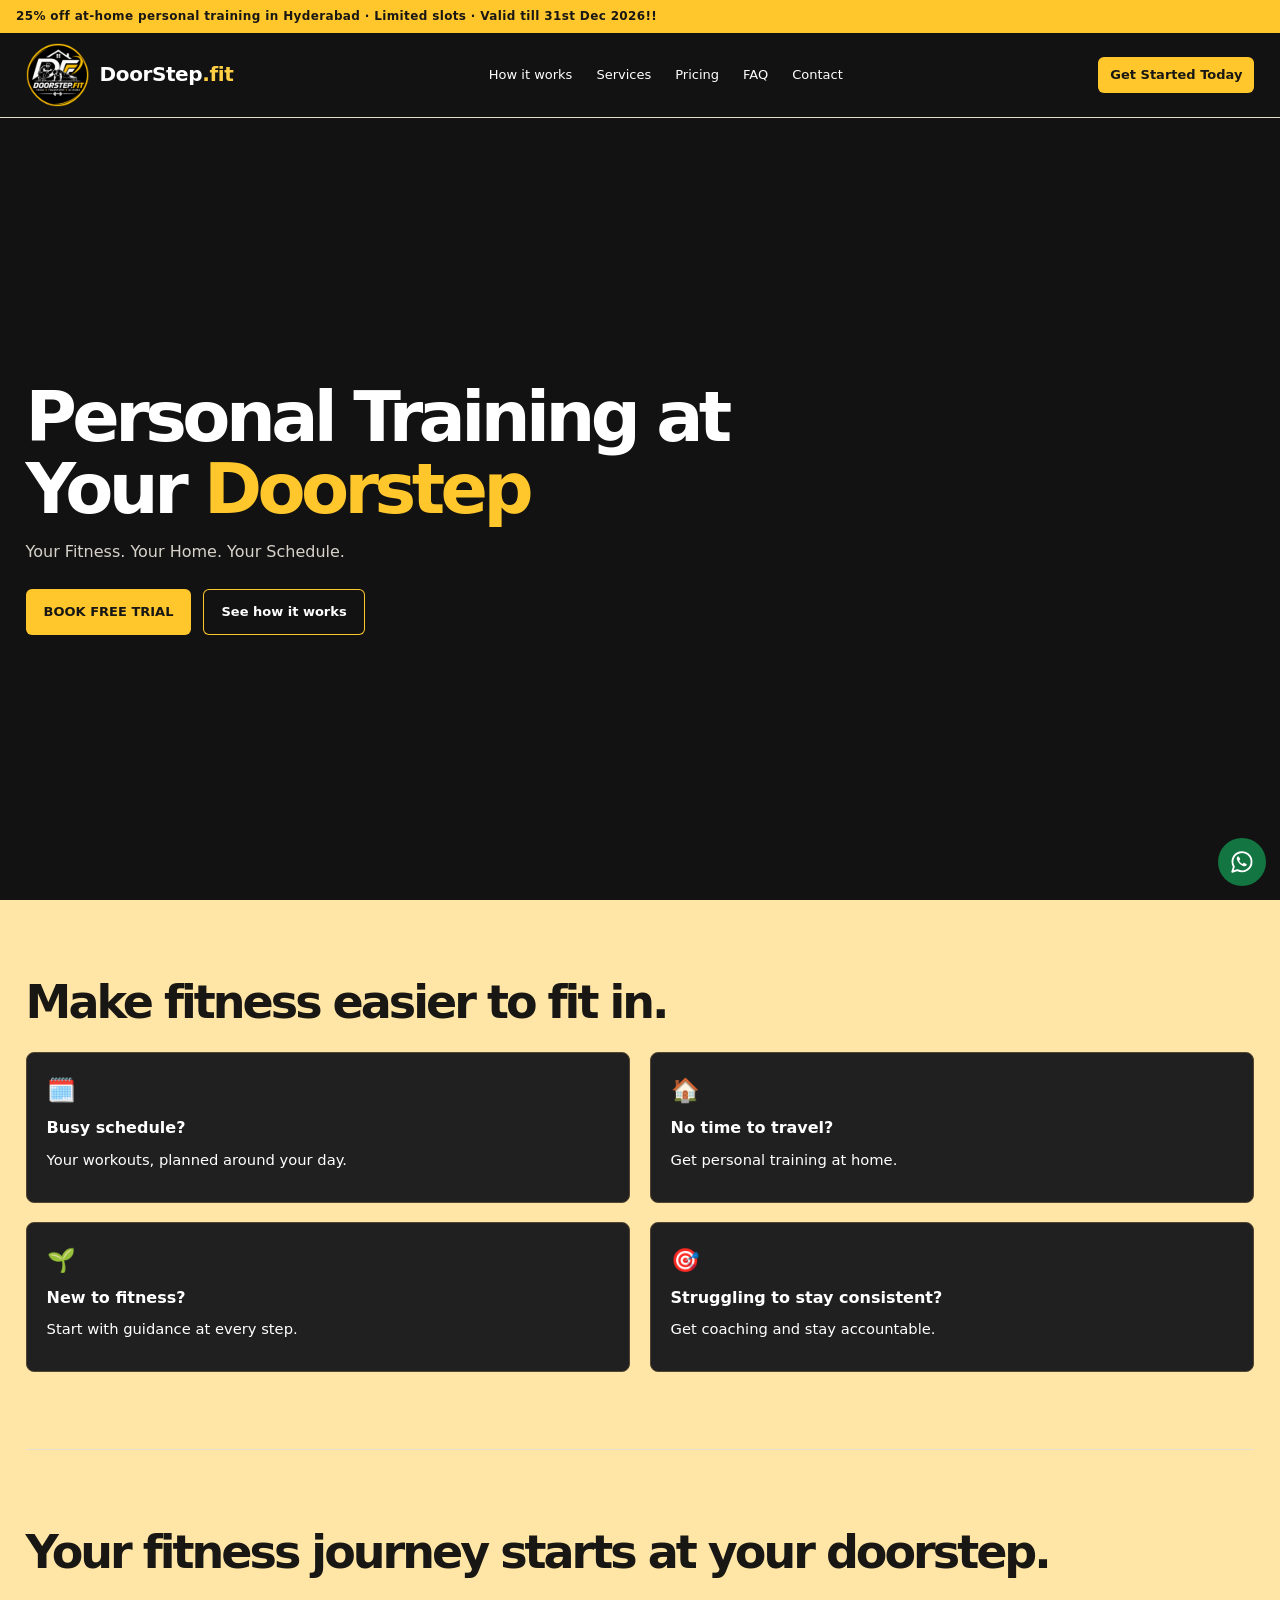
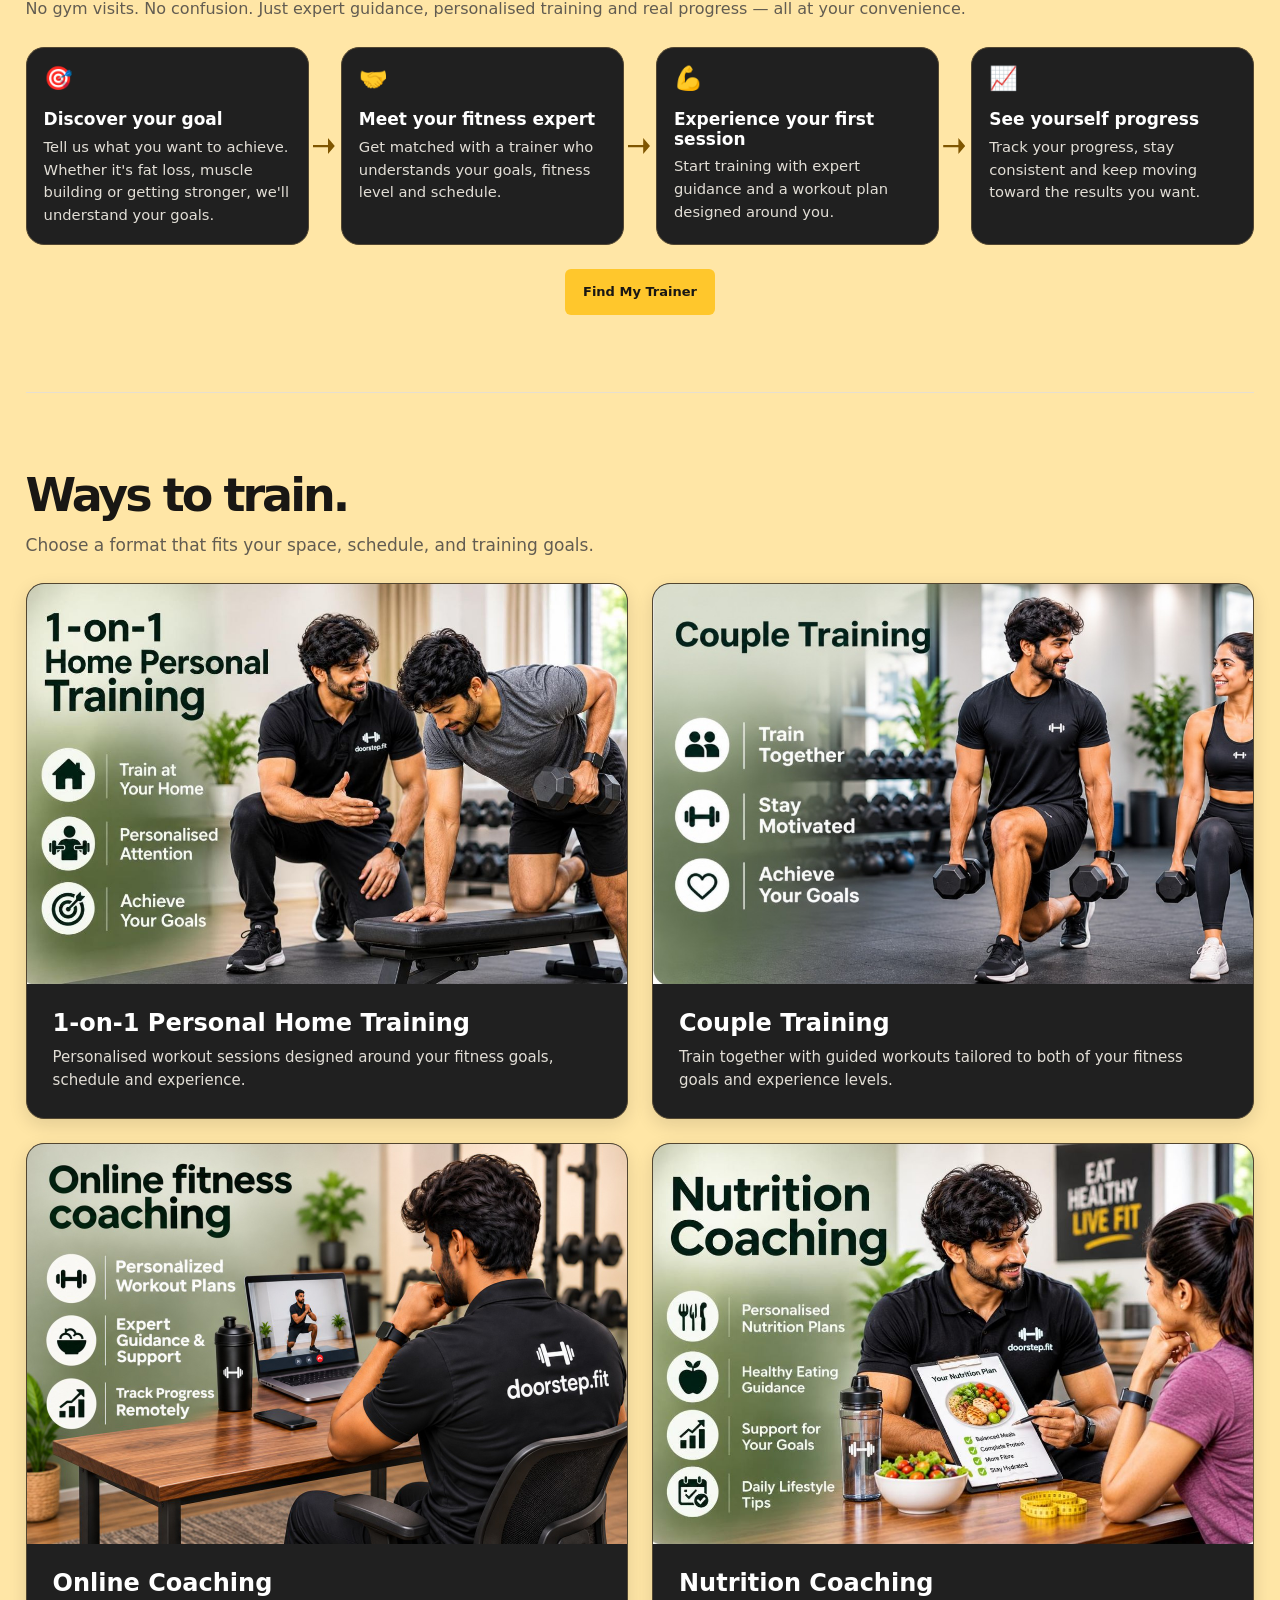
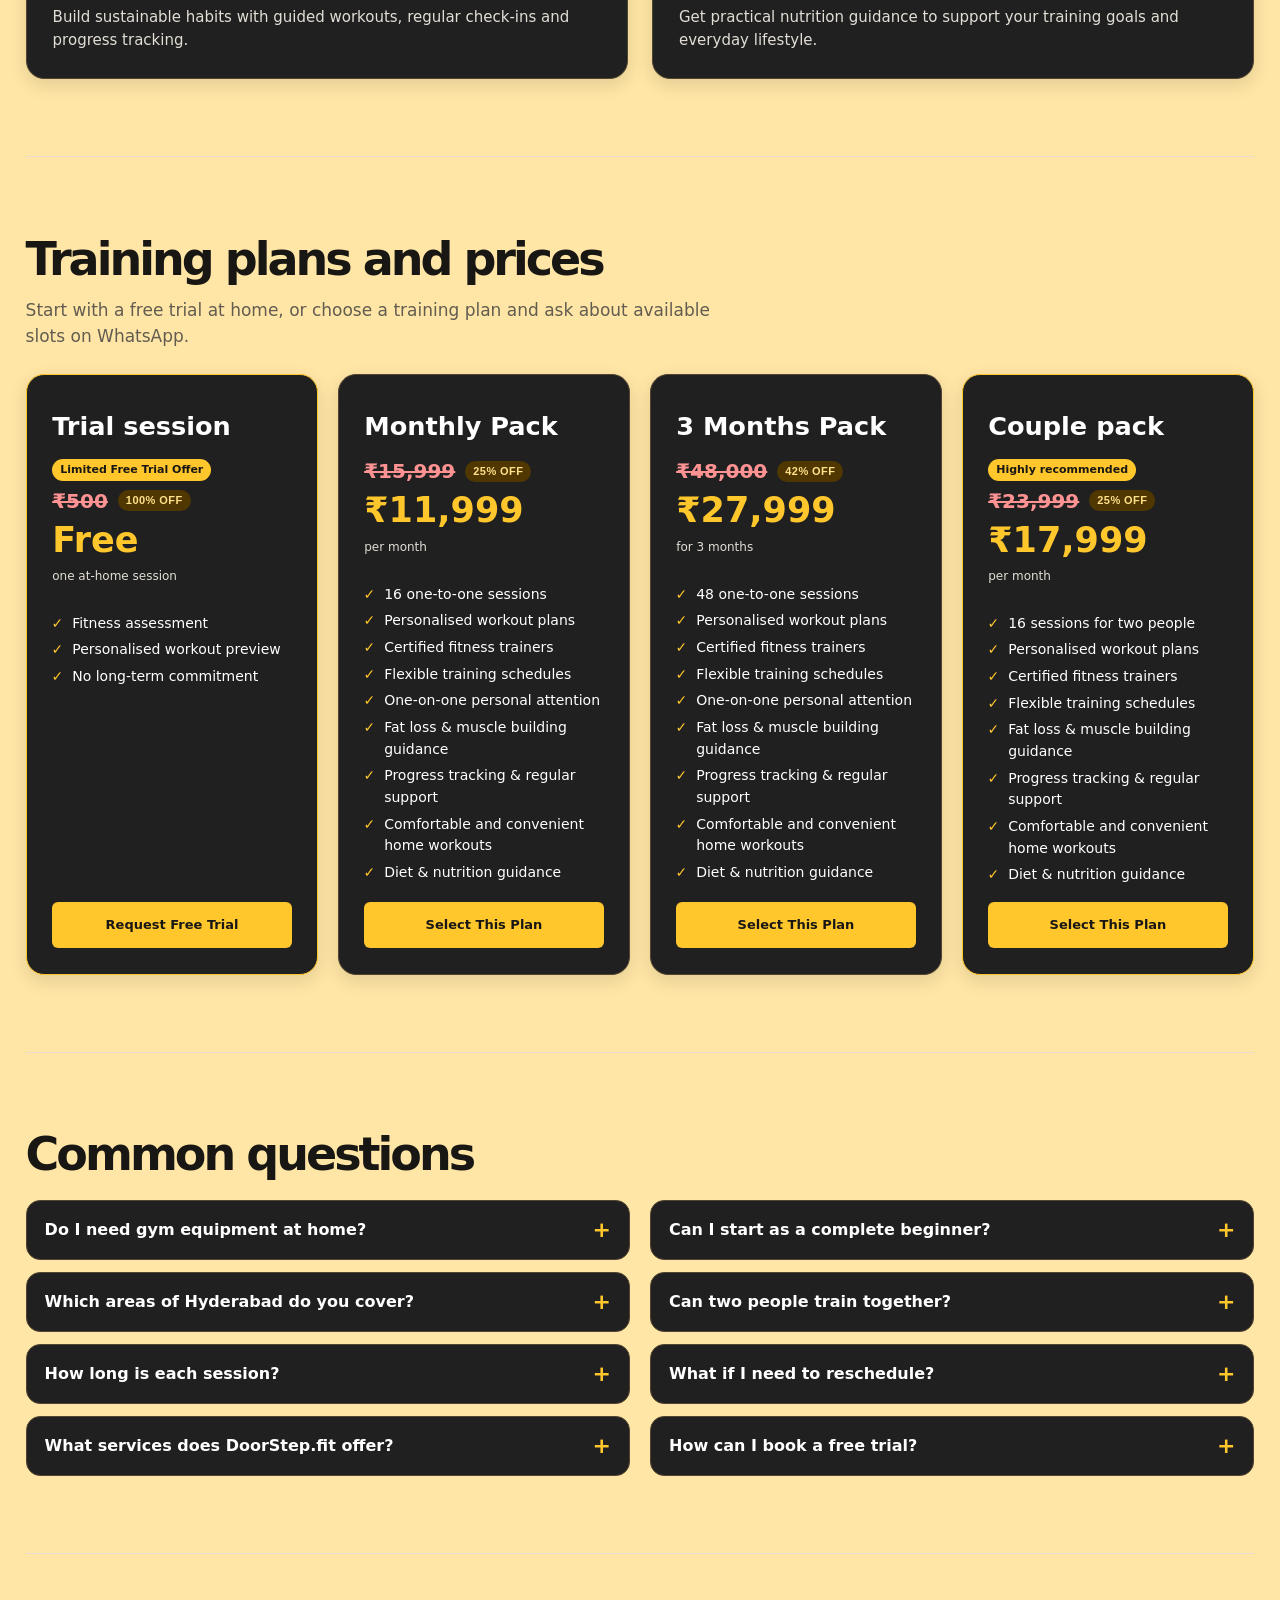
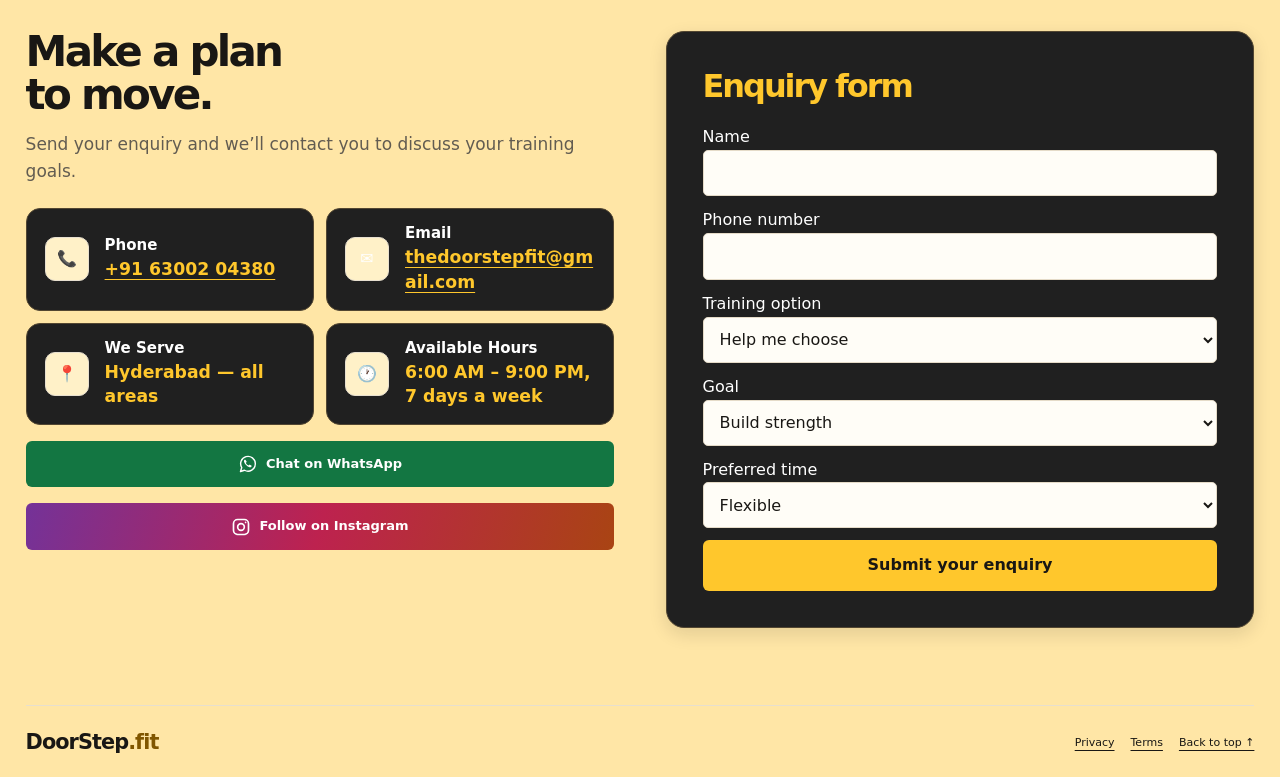
==== index.html @ 60efa388 "Show downward arrows between mobile training steps" ====
<!doctype html>
<html lang="en">
<head>
<meta charset="utf-8">
<meta name="viewport" content="width=device-width,initial-scale=1">
<meta name="description" content="Explore at-home personal training in Hyderabad, strength coaching, and live online workouts with TheDoorStep.fit.">
<title>Home Personal Training in Hyderabad | TheDoorStep.fit</title>
<link rel="stylesheet" href="style.css">
<script defer src="site.js?v=enquiry"></script>
<style>
:root{color-scheme:light;--bg:#ffe6a6;--panel:#fff;--line:#e7dfcf;--ink:#191714;--muted:#625c51;--accent:#805600}
.site-header{position:sticky;top:0;z-index:5;background:#121212;border-bottom:1px solid var(--line)}
.site-banner{padding:7px 16px;text-align:center;background:#ffc72c;color:#191714;font-size:.85rem;font-weight:750;letter-spacing:.03em}
.site-header .header{border:0}.button,.mark,.top-link{background:#ffc72c;color:#191714}.button:hover{background:#ffe08a;color:#191714}
.mobile-nav{display:none}
.contact-cards{display:grid;gap:12px;margin:24px 0 0}.contact-cards article{padding:15px 18px;border:1px solid var(--line);border-radius:10px;background:var(--panel)}.contact-cards h3{margin:0 0 5px}.contact-cards p{margin:0}.top-link{position:fixed;bottom:14px;right:14px;z-index:4;border-radius:100%;width:42px;height:42px;display:grid;place-items:center;text-decoration:none}.top-link:hover{color:#191714;background:#ffe08a}
@media(max-width:850px){.site-header .header{display:grid;grid-template-columns:auto minmax(0,1fr) auto;gap:9px;padding-block:12px}.site-header .header>nav{display:none}.site-header .brand{font-size:clamp(.85rem,3.4vw,1.3rem);text-align:center}.site-header .small{font-size:clamp(.75rem,3vw,.95rem);text-align:center}.mobile-nav{display:block}.mobile-nav summary{list-style:none;cursor:pointer;color:var(--accent);font-size:1.3rem;padding:5px}.mobile-nav summary::-webkit-details-marker{display:none}.mobile-nav nav{position:absolute;top:100%;left:0;right:0;display:grid!important;padding:14px 24px;background:#202020;border-bottom:1px solid var(--line)}}
section[id],#how{scroll-margin-top:110px}
.site-header .brand { display: flex; align-items: center; justify-content: center; min-width: 0; }
.site-header .header { padding-block: 10px; gap: clamp(12px, 2vw, 28px); }
.site-header .brand { gap: 10px; }
.site-header .brand img { display: block; width: 64px; height: auto; flex: none; }
.header-wordmark { font-size: 1.25rem; letter-spacing: -0.02em; }
.header-wordmark span { color: #ffd044; }
.site-header .header > .button { white-space: nowrap; }
@media (max-width: 850px) {
  .site-header .header { grid-template-columns: minmax(0, 1fr) auto 44px; gap: 6px; padding-block: 8px; }
  .site-header .brand { grid-column: 1; grid-row: 1; justify-content: flex-start; gap: 6px; }
  .site-header .brand img { width: 42px; }
  .site-header .header > .button { grid-column: 2; grid-row: 1; max-inline-size: 108px; }
  .site-header .mobile-nav { grid-column: 3; grid-row: 1; }
  .site-header .header > .button { justify-self: end; max-width: 100%; padding: 9px 8px; font-size: 12px; line-height: 1.2; white-space: normal; text-align: center; }
  .site-header .mobile-nav { justify-self: start; }
  .header-wordmark { display: inline; font-size: clamp(0.83rem, 3.5vw, 1.125rem); }
}
.hero-scene { min-height: calc(100vh - var(--site-header-height, 120px)); min-height: calc(100svh - var(--site-header-height, 120px)); display: grid; align-content: center; position: relative; isolation: isolate; overflow: hidden; background: #121212; }
.hero-background { position: absolute; inset: 0; width: 100%; height: 100%; object-fit: cover; z-index: -2; }
.hero-scene::before { content: ''; position: absolute; inset: 0; background: linear-gradient(90deg, rgba(18,18,18,.87), rgba(18,18,18,.52)); z-index: -1; }
.hero-scene .hero { grid-template-columns: minmax(0, 660px); }
.faq-list { max-width: 760px; }
.faq-list details { margin-top: 12px; padding: 14px 18px; background: var(--panel); border: 1px solid var(--line); border-radius: 8px; }
.faq-list summary { cursor: pointer; font-weight: 700; }
.faq-list p { margin: 8px 0 0; }
.plan-grid { grid-template-columns: repeat(auto-fit, minmax(min(100%, 220px), 1fr)); }
.plan-grid article { display: flex; flex-direction: column; }
.plan-price strong { color: var(--accent); font-size: 1.8rem; }
.plan-price span { display: block; }
.plan-grid ul { padding-inline-start: 1.25em; }
.plan-grid .button { margin-top: auto; text-align: center; }
.hero-quotes { display: grid; }
.hero-quotes span {
  grid-area: 1 / 1;
  visibility: hidden;
}
.hero-quotes span:first-child { visibility: visible; }
@media (prefers-reduced-motion: no-preference), (min-width: 851px) {
  .hero-quotes span {
    animation: hero-quote 10s linear var(--quote-delay) infinite;
  }
}
@keyframes hero-quote {
  0% { visibility: visible; opacity: 0; }
  2%, 18% { visibility: visible; opacity: 1; }
  20%, 100% { visibility: hidden; opacity: 0; }
}
.benefit-grid { grid-template-columns: repeat(2, minmax(0, 1fr)); }
#problem article,
#how-it-works .steps li,
.services-list article,
.plan-grid article,
.faq-list details,
.contact-cards article { background: #ffffff; color: var(--ink); }
#problem article p, #how-it-works .steps p { color: inherit; }
@media (max-width: 480px) {
  .benefit-grid { grid-template-columns: minmax(0, 1fr); }
}
.services-list {
  display: grid;
  gap: 16px;
}
.services-list article {
  padding: 20px;
  border: 1px solid var(--line);
  border-radius: 12px;
  background: var(--panel);
}
.services-list p { margin-bottom: 0; }
.training-options-action {
  display: flex;
  margin-top: 24px;
}
.whatsapp-link {
  display: block;
  margin-top: 16px;
  text-align: center;
  background: #137642;
}
.whatsapp-link:hover { background: #0e6236; }
.instagram-link {
  display: block;
  margin-top: 16px;
  text-align: center;
  background: linear-gradient(105deg, #743298, #bd224f, #a94413);
}
.instagram-link:hover { background: linear-gradient(105deg, #632785, #a91d45, #963b10); }
#contact .whatsapp-link, #contact .instagram-link {
  display: flex;
  align-items: center;
  justify-content: center;
  gap: 8px;
}
#contact .button svg { width: 20px; height: 20px; flex-shrink: 0; }
.contact-cards article {
  display: grid;
  grid-template-columns: auto minmax(0, 1fr);
  align-items: center;
  gap: 16px;
  padding: 18px;
  overflow-wrap: anywhere;
}
.contact-icon {
  display: grid;
  place-items: center;
  width: 44px;
  height: 44px;
  border: 1px solid var(--line);
  border-radius: 10px;
  background: #ffffff;
}
@media (min-width: 1000px) {
  .wrap { width: auto; max-width: none; margin-inline: clamp(20px, 2vw, 40px); }
  .hero-scene .hero { grid-template-columns: minmax(0, 58%); }
  .faq-list { max-width: none; }
  #how-it-works .steps { grid-template-columns: repeat(2, minmax(0, 1fr)); gap: 10px; }
  #how-it-works .steps li { min-height: 160px; padding: 17px; border-radius: 18px; }
  #how-it-works .steps li > span { display: block; }
  #how-it-works .steps h3 { margin: 17px 0 6px; }
  #how-it-works .steps p { margin: 0; color: var(--muted); }
  .services-list { grid-template-columns: repeat(2, minmax(0, 1fr)); }
  .plan-grid { grid-template-columns: repeat(auto-fit, minmax(200px, 1fr)); }
  .booking { grid-template-columns: repeat(2, minmax(0, 1fr)); }
}
.site-header, .hero-scene { --ink: #fff; --muted: #d7d3cb; --accent: #ffc72c; color: var(--ink); }

#problem article,
#how-it-works .steps li,
.services-list article,
.plan-grid article,
.faq-list details,
.contact-cards article,
.booking form {
  background: #202020;
  color: #fff;
  border-color: #524631;
  --ink: #fff;
  --muted: #e2ded6;
  --accent: #ffc72c;
}
.booking input, .booking select { color: #191714; }
input, select { background: #fffdf7; border-color: #e5dbc8; }
.contact-icon { background: #fff1c8; }
.site-banner { font-size: 12px; }
.site-header nav, .site-header .button, .button, .faq-list summary { font-size: 13px; }
.mobile-nav summary { font-size: 25px; }
.hero h1 { font-size: clamp(42px, 5.5vw, 70px); }
.hero p { font-size: 16px; }
main h2 { font-size: clamp(30px, 4vw, 46px); }
#problem h3 { font-size: 16px; }
.benefit-icon { font-size: 23px; }
.steps h3 { font-size: 17px; }
.steps li > span { font-size: 23px; }
.steps { list-style: none; }
.services-list h3 { font-size: 18px; }
#problem article p, .steps p, .services-list p, .plan-grid li, .faq-list p { font-size: 12px; }
#services > p { font-size: 17px; }
#pricing > p { font-size: 17px; }
.plan-grid h3 { font-size: clamp(1.375rem, 2vw, 1.625rem); font-weight: 800; line-height: 1.2; }
.booking label { font-size: 16px; }
.contact-cards h3 { font-size: 18px; }
.plan-grid .plan-price strong { font-size: 35px; }
.plan-grid .plan-price span { font-size: 12px; }
.booking input, .booking select, .booking textarea {
  font-size: 16px;
  min-height: 46px;
  padding: 10px 12px;
}
.booking form .button { font-size: 16px; min-height: 46px; }
.plan-grid li::marker { content: "✓  "; color: #ffc72c; }
.faq-list summary::marker { content: "+  "; }
.faq-list details[open] summary::marker { content: "−  "; }
#contact h2 { font-size: 42px; }
#contact h2 + p { font-size: 17px; }
.contact-cards p { font-size: 16px; overflow-wrap: anywhere; }
.footer div a { font-size: 11px; }
@media (max-width: 560px) {
  .hero h1 { font-size: 46px; }
  .hero p, #problem h3, .steps h3 { font-size: 14px; }
  main h2 { font-size: 34px; }
  #contact h2 { font-size: 35px; }
  #problem article p, .steps p { font-size: 11px; }
}
@media (max-width: 560px) {
  #problem .benefit-grid,
  #how-it-works .steps {
    grid-template-columns: repeat(2, minmax(0, 1fr));
    gap: 10px;
  }
  #problem article,
  #how-it-works .steps li {
    min-height: 160px;
    padding: clamp(12px, 4vw, 17px);
    border-radius: 18px;
  }
  #problem .benefit-icon,
  #how-it-works .steps li > span { display: block; }
  #problem h3,
  #how-it-works .steps h3 { margin: 17px 0 6px; }
  #problem article p,
  #how-it-works .steps p { margin: 0; color: var(--muted); }
}
.service-photo { display: block; width: 100%; height: auto; border-radius: 8px; margin-bottom: 12px; }
.site-banner { overflow: hidden; container-type: inline-size; }
@keyframes banner-scroll {
  from { transform: translateX(calc((100cqw - 100%) / 2)); }
  to { transform: translateX(-100%); }
}
@media (prefers-reduced-motion: no-preference), (min-width: 851px) {
  .site-banner span {
    display: block;
    width: max-content;
    animation: banner-scroll 12s linear infinite;
  }
}
.plan-grid .plan-price del { color: #ff9292; font-size: 1.25rem; font-weight: 700; line-height: 1.2; white-space: nowrap; }
.plan-grid .plan-price strong { color: #ffc72c; }
.discount-badge { display: inline-block; padding: 3px 8px; border-radius: 999px; background: #ffc72c; color: #191714; font-size: 11px; font-weight: 750; vertical-align: middle;  letter-spacing: normal; line-height: 1.4; white-space: nowrap; }
.plan-grid article:has(.plan-recommendation) { border-color: #ffc72c; }
.plan-recommendation { align-self: flex-start; }
@keyframes pricing-badge-pulse {
  50% { background-color: #705000; color: #fff; box-shadow: 0 0 0 2px #ffc72c; }
}
@media (prefers-reduced-motion: no-preference), (min-width: 851px) {
  .discount-badge { animation: pricing-badge-pulse 2s ease-in-out infinite; }
}
.plan-grid .plan-price .plan-price-offer { display: flex; flex-wrap: wrap; align-items: center; gap: 6px 10px; }
.plan-price .discount-badge { background-color: #503700; color: #ffe08a; text-transform: uppercase; flex: none; font-family: Arial, sans-serif; letter-spacing: 0.04em; font-kerning: none; }
.site-header .header > .button { min-width: 0; }
@media (max-width: 850px) {
  .site-header .header > .button { overflow-wrap: anywhere; }
  .site-header .mobile-nav summary { display: grid; place-items: center; width: 44px; height: 44px; padding: 0; }
}
#services .services-list { gap: clamp(14px, 2vw, 24px); }
#services .services-list article {
  padding: 0;
  overflow: hidden;
  border-radius: 18px;
}
#services .service-photo {
  aspect-ratio: 3 / 2;
  object-fit: contain;
  background: #121212;
  border-radius: 0;
  margin: 0;
}
#services .service-copy { padding: clamp(16px, 2.5vw, 26px); }
#services h3 { margin: 0 0 8px; font-size: clamp(19px, 2vw, 24px); }
#services .service-copy p { margin: 0; font-size: 15px; line-height: 1.55; }
#faq .faq-list { max-width: 900px; }
#faq .faq-list details { padding: 0; border-radius: 14px; }
#faq .faq-list summary {
  display: grid;
  grid-template-columns: minmax(0, 1fr) auto;
  align-items: center;
  gap: 12px;
  min-height: 54px;
  padding: 12px 18px;
  font-size: 16px;
  list-style: none;
}
#faq summary::-webkit-details-marker { display: none; }
#faq summary::marker { content: ""; }
#faq summary::after { content: "+" / ""; color: #ffc72c; font-size: 22px; }
#faq details[open] summary::after { content: "−" / ""; }
#faq .faq-list details[open] { border-color: #ffc72c; }
#faq .faq-list p { margin: 0; padding: 0 18px 16px; font-size: 15px; line-height: 1.6; }
#services .service-photo-couple { object-fit: cover; object-position: left center; }
#services .service-media { overflow: hidden; aspect-ratio: 3 / 2; background: #121212; }
#services .service-media .service-photo { height: 100%; object-fit: cover; }
#services .service-photo:is([src="personal-home-training-tile.svg"], [src="nutrition-coaching-tile.svg"]) {
  transform: scale(1.04);
}
#services .service-photo-couple { transform: scale(1.035); transform-origin: 20% center; }
/* Page layout and visual hierarchy */
main > .wrap.section {
  padding-block: clamp(42px, 6vw, 84px);
}
main > .wrap.section > h2 {
  margin: 0 0 20px;
  line-height: 1.1;
}
#services > p, #pricing > p { margin: -8px 0 24px; max-width: 65ch; }
.hero-scene .actions { gap: 12px; }
.hero-scene .actions .button:nth-child(2) {
  background: transparent;
  color: #fff;
  box-shadow: inset 0 0 0 1px #ffc72c;
}
.hero-scene .actions .button:nth-child(2):hover { background: #ffc72c; color: #191714; }
#problem .benefit-grid, #how-it-works .steps { gap: clamp(10px, 1.5vw, 20px); }
#problem article p, #how-it-works .steps p { font-size: clamp(13px, 1.15vw, 16px); }
#services .services-list article, #pricing .plan-grid article, #contact form {
  box-shadow: 0 6px 18px rgba(18, 18, 18, .12);
}
#pricing .plan-grid { gap: clamp(12px, 1.5vw, 20px); }
#pricing .plan-grid article { border-radius: 18px; padding: clamp(16px, 2vw, 26px); }
#pricing .plan-grid li { font-size: 14px; }
#pricing .plan-grid li + li { margin-top: 5px; }
#faq .faq-list { max-width: 900px; }
#contact { align-items: start; gap: clamp(24px, 4vw, 56px); }
#contact form { border-radius: 18px; }
#contact form .button { width: 100%; }
@media (min-width: 1000px) {
  #faq .faq-list {
    display: grid;
    grid-template-columns: repeat(2, minmax(0, 1fr));
    align-items: start;
    gap: 12px 20px;
    max-width: none;
  }
  #faq .faq-list details { margin-top: 0; }
}
@media (max-width: 480px) {
  .hero-scene .actions { display: grid; grid-template-columns: minmax(0, 1fr); }
  .hero-scene .actions .button { text-align: center; }
}
#contact > div > h2 { margin-top: 0; }
#contact #enquiry-title { margin: 0 0 20px; font-size: clamp(24px, 2.5vw, 32px); line-height: 1.15; color: #ffc72c; }
#contact .contact-cards article { padding: 16px 18px; border-radius: 14px; }
#contact .contact-cards h3 { margin: 0 0 3px; font-size: 15px; color: #fff; }
#contact .contact-cards p { color: #ffc72c; font-size: clamp(16px, 1.35vw, 20px); font-weight: 600; line-height: 1.4; }
#contact .contact-cards a { text-underline-offset: 4px; }
#contact .whatsapp-link, #contact .instagram-link { color: #fff; }
@media (min-width: 1000px) {
  #contact { grid-template-columns: minmax(0, 1fr) minmax(0, 1fr); }
  #contact .contact-cards { grid-template-columns: repeat(2, minmax(0, 1fr)); }
  #contact .contact-cards article { min-height: 100px; }
}
.floating-whatsapp { width: 48px; height: 48px; background: #137642; color: #fff; }
.floating-whatsapp:hover { background: #0e6236; color: #fff; }
.floating-whatsapp svg { width: 26px; height: 26px; }
/* Training process connectors */
#how-it-works .steps { grid-template-columns: minmax(0, 1fr); gap: 22px; }
#how-it-works .steps li { position: relative; min-height: 0; }
#how-it-works .steps li:not(:last-child)::after {
  content: "";
  position: absolute;
  top: 100%;
  left: 28px;
  width: 2px;
  height: 23px;
  background: #805600;
}
#how-it-works .training-options-action .button { width: 100%; text-align: center; }
@media (min-width: 1000px) {
  #how-it-works .steps { grid-template-columns: repeat(4, minmax(0, 1fr)); gap: 32px; }
  #how-it-works .steps li:not(:last-child)::after {
    top: calc(50% - 8px);
    left: calc(100% + 5px);
    width: 22px;
    height: 16px;
    clip-path: polygon(0 43%, 69% 43%, 69% 0, 100% 50%, 69% 100%, 69% 57%, 0 57%);
  }
  #how-it-works .training-options-action { justify-content: center; }
  #how-it-works .training-options-action .button { width: auto; }
}
@media (max-width: 999px) {
  #how-it-works .steps li:not(:last-child)::after {
    top: calc(100% + 2px);
    left: calc(50% - 8px);
    width: 16px;
    height: 18px;
    clip-path: polygon(40% 0, 60% 0, 60% 52%, 100% 52%, 50% 100%, 0 52%, 40% 52%);
  }
}
</style>
</head>
<body id="top">
<a class="skip" href="#main">Skip to content</a>
<div class="site-header"><div class="site-banner"><span>25% off at-home personal training in Hyderabad · Limited slots · Valid till 31st Dec 2026!!</span></div><header class="wrap header"><details class="mobile-nav"><summary aria-label="Open navigation">☰</summary><nav aria-label="Mobile navigation"><a href="#how-it-works">How it works</a><a href="#services">Services</a><a href="#pricing">Pricing</a><a href="#faq">FAQ</a><a href="#contact">Contact</a></nav></details>
<a class="brand" href="#top" aria-label="DoorStep.fit"><img src="doorstep-gold-logo.svg" alt="" width="64" height="64"><span class="header-wordmark">DoorStep<span>.fit</span></span></a>
<nav aria-label="Main navigation">
<a href="#how-it-works">How it works</a><a href="#services">Services</a><a href="#pricing">Pricing</a><a href="#faq">FAQ</a><a href="#contact">Contact</a>
</nav>
<a class="button small" href="#contact">Get Started Today</a>
</header>
</div>
<main id="main">
<script>
  const landingHeader = document.querySelector('.site-header');
  const updateLandingHeight = () => {
    document.documentElement.style.setProperty('--site-header-height', landingHeader.getBoundingClientRect().height + 'px');
  };
  updateLandingHeight();
  if ('ResizeObserver' in window) new ResizeObserver(updateLandingHeight).observe(landingHeader);
</script>
<div class="hero-scene">
<video class="hero-background" src="hero-background.mp4" autoplay muted loop playsinline aria-hidden="true"></video>
<section class="wrap hero">
<div>
<h1>Personal Training at Your <em>Doorstep</em></h1>
<p class="intro hero-quotes">
  <span style="--quote-delay: 0s">Your Fitness. Your Home. Your Schedule.</span>
  <span style="--quote-delay: 2s">Personal Training. Right At Home.</span>
  <span style="--quote-delay: 4s">Build Strength Without Gym Travel.</span>
  <span style="--quote-delay: 6s">It's Never Too Late To Start.</span>
  <span style="--quote-delay: 8s">A Healthier You Starts At Home.</span>
</p>
<div class="actions"><a class="button" href="#contact" data-plan="Trial session"><strong>BOOK FREE TRIAL</strong></a><a class="button" href="#how-it-works">See how it works</a></div>
</div>
</section>
</div>
<section class="wrap section" id="problem">
<h2>Make fitness easier to fit in.</h2>
<div class="grid benefit-grid">
<article><span class="benefit-icon" aria-hidden="true">🗓️</span><h3>Busy schedule?</h3><p>Your workouts, planned around your day.</p></article>
<article><span class="benefit-icon" aria-hidden="true">🏠</span><h3>No time to travel?</h3><p>Get personal training at home.</p></article>
<article><span class="benefit-icon" aria-hidden="true">🌱</span><h3>New to fitness?</h3><p>Start with guidance at every step.</p></article>
<article><span class="benefit-icon" aria-hidden="true">🎯</span><h3>Struggling to stay consistent?</h3><p>Get coaching and stay accountable.</p></article>
</div>
</section>
<section class="wrap section" id="how-it-works">
<div id="how"></div>
<h2>Your fitness journey starts at your doorstep.</h2>
<p>No gym visits. No confusion. Just expert guidance, personalised training and real progress — all at your convenience.</p>
<ol class="grid benefit-grid steps">
<li><span aria-hidden="true">🎯</span><h3>Discover your goal</h3><p>Tell us what you want to achieve. Whether it's fat loss, muscle building or getting stronger, we'll understand your goals.</p></li>
<li><span aria-hidden="true">🤝</span><h3>Meet your fitness expert</h3><p>Get matched with a trainer who understands your goals, fitness level and schedule.</p></li>
<li><span aria-hidden="true">💪</span><h3>Experience your first session</h3><p>Start training with expert guidance and a workout plan designed around you.</p></li>
<li><span aria-hidden="true">📈</span><h3>See yourself progress</h3><p>Track your progress, stay consistent and keep moving toward the results you want.</p></li>
</ol>
<div class="training-options-action"><a class="button" href="#consultation">Find My Trainer</a></div>
</section>
<section class="wrap section" id="services">
<h2>Ways to train.</h2><p>Choose a format that fits your space, schedule, and training goals.</p>
<div class="services-list">
<article>
  <div class="service-media"><img class="service-photo" src="personal-home-training-tile.svg" alt="A personal trainer guiding a client through a dumbbell row at home" width="1200" height="800" loading="lazy"></div>
  <div class="service-copy">
  <h3>1-on-1 Personal Home Training</h3>
  <p>Personalised workout sessions designed around your fitness goals, schedule and experience.</p>
  </div>
</article>
<article>
  <div class="service-media"><img class="service-photo service-photo-couple" src="couple-training-wide.svg" alt="Two people doing dumbbell lunges together" width="1200" height="675" loading="lazy"></div>
  <div class="service-copy">
  <h3>Couple Training</h3>
  <p>Train together with guided workouts tailored to both of your fitness goals and experience levels.</p>
  </div>
</article>
<article>
  <div class="service-media"><img class="service-photo" src="online-fitness-coaching.svg" alt="A coach watching a client exercise over a video call" width="1200" height="800" loading="lazy"></div>
  <div class="service-copy">
  <h3>Online Coaching</h3>
  <p>Build sustainable habits with guided workouts, regular check-ins and progress tracking.</p>
  </div>
</article>
<article>
  <div class="service-media"><img class="service-photo" src="nutrition-coaching-tile.svg" alt="A coach discussing a nutrition plan with a client" width="1200" height="800" loading="lazy"></div>
  <div class="service-copy">
  <h3>Nutrition Coaching</h3>
  <p>Get practical nutrition guidance to support your training goals and everyday lifestyle.</p>
  </div>
</article>
</div>
</section>
<section class="wrap section" id="pricing">
<h2>Training plans and prices</h2>
<p>Start with a free trial at home, or choose a training plan and ask about available slots on WhatsApp.</p>
<div class="grid plan-grid">
<article>
<h3>Trial session</h3>
<p class="discount-badge plan-recommendation">Limited Free Trial Offer</p>
<p class="plan-price"><span class="plan-price-offer"><del>₹500</del> <small class="discount-badge">100% off</small></span><strong>Free</strong> <span>one at-home session</span></p>
<ul><li>Fitness assessment</li><li>Personalised workout preview</li><li>No long-term commitment</li></ul>

<a class="button" href="#contact" data-plan="Trial session">Request Free Trial</a>
</article>
<article>
<h3>Monthly Pack</h3>
<p class="plan-price"><span class="plan-price-offer"><del>₹15,999</del> <small class="discount-badge">25% off</small></span><strong>₹11,999</strong> <span>per month</span></p>
<ul>
  <li>16 one-to-one sessions</li>
  <li>Personalised workout plans</li>
  <li>Certified fitness trainers</li>
  <li>Flexible training schedules</li>
  <li>One-on-one personal attention</li>
  <li>Fat loss &amp; muscle building guidance</li>
  <li>Progress tracking &amp; regular support</li>
  <li>Comfortable and convenient home workouts</li>
  <li>Diet &amp; nutrition guidance</li>
</ul>

<a class="button" href="#contact" data-plan="Monthly Pack">Select This Plan</a>
</article>
<article>
<h3>3 Months Pack</h3>
<p class="plan-price"><span class="plan-price-offer"><del>₹48,000</del> <small class="discount-badge">42% off</small></span><strong>₹27,999</strong> <span>for 3 months</span></p>
<ul>
  <li>48 one-to-one sessions</li>
  <li>Personalised workout plans</li>
  <li>Certified fitness trainers</li>
  <li>Flexible training schedules</li>
  <li>One-on-one personal attention</li>
  <li>Fat loss &amp; muscle building guidance</li>
  <li>Progress tracking &amp; regular support</li>
  <li>Comfortable and convenient home workouts</li>
  <li>Diet &amp; nutrition guidance</li>
</ul>

<a class="button" href="#contact" data-plan="3 Months Pack">Select This Plan</a>
</article>
<article>
<h3>Couple pack</h3><p class="discount-badge plan-recommendation">Highly recommended</p>
<p class="plan-price"><span class="plan-price-offer"><del>₹23,999</del> <small class="discount-badge">25% off</small></span><strong>₹17,999</strong> <span>per month</span></p>
<ul>
  <li>16 sessions for two people</li>
  <li>Personalised workout plans</li>
  <li>Certified fitness trainers</li>
  <li>Flexible training schedules</li>
  <li>Fat loss &amp; muscle building guidance</li>
  <li>Progress tracking &amp; regular support</li>
  <li>Comfortable and convenient home workouts</li>
  <li>Diet &amp; nutrition guidance</li>
</ul>

<a class="button" href="#contact" data-plan="Couple pack">Select This Plan</a>
</article>
</div>
</section>
<section class="wrap section" id="faq" aria-labelledby="faq-title">
<h2 id="faq-title">Common questions</h2>
<div class="faq-list">
<details><summary>Do I need gym equipment at home?</summary><p>Not necessarily! Our trainers can help you get started with bodyweight exercises and available equipment. We’ll recommend suitable workout options based on your space and fitness goals.</p></details>
<details><summary>Can I start as a complete beginner?</summary><p>Absolutely! Our personal training is suitable for all fitness levels, including complete beginners. Your trainer will guide you step by step with a personalised workout plan.</p></details>
<details><summary>Which areas of Hyderabad do you cover?</summary><p>We provide at-home personal training services across selected areas of Hyderabad. Share your neighbourhood or PIN code through WhatsApp to check trainer availability.</p></details>
<details><summary>Can two people train together?</summary><p>Yes! You can choose our Couple Training package and enjoy personalised workout sessions together with your partner.</p></details>
<details><summary>How long is each session?</summary><p>Each personal training session lasts 60 minutes, giving you dedicated time for warm-up, workout and cool-down.</p></details>
<details><summary>What if I need to reschedule?</summary><p>No problem! You can request a session reschedule by informing us in advance. Rescheduling is subject to trainer availability and our booking policy.</p></details>
<details><summary>What services does DoorStep.fit offer?</summary><p>We offer 1-on-1 Home Personal Training, Online Fitness Coaching, Couple Training and Nutrition Coaching to help you achieve your fitness goals.</p></details>
<details><summary>How can I book a free trial?</summary><p>Simply click on the Book Your Free Trial button, submit your details and our team will contact you to discuss your fitness goals and schedule.</p></details>
</div>
</section>
<section class="wrap section booking" id="contact">
<div><h2>Make a plan<br>to move.</h2><p>Send your enquiry and we’ll contact you to discuss your training goals.</p><div class="contact-cards">
  <article>
    <span class="contact-icon" aria-hidden="true">📞</span>
    <div><h3>Phone</h3><p><a href="tel:+916300204380">+91 63002 04380</a></p></div>
  </article>
  <article>
    <span class="contact-icon" aria-hidden="true">✉️</span>
    <div><h3>Email</h3><p><a href="mailto:thedoorstepfit@gmail.com">thedoorstepfit@gmail.com</a></p></div>
  </article>
  <article>
    <span class="contact-icon" aria-hidden="true">📍</span>
    <div><h3>We Serve</h3><p>Hyderabad — all areas</p></div>
  </article>
  <article>
    <span class="contact-icon" aria-hidden="true">🕐</span>
    <div><h3>Available Hours</h3><p>6:00 AM – 9:00 PM, 7 days a week</p></div>
  </article>
</div>
<a class="button whatsapp-link" href="https://wa.me/916300204380?text=Hi%20Doorstep.Fit!%0A%0AI%E2%80%99m%20interested%20in%20your%20personal%20training%20services."><svg viewBox="0 0 24 24" fill="none" stroke="currentColor" stroke-width="1.7" stroke-linejoin="round" aria-hidden="true"><path d="M20.8 11.7a8.8 8.8 0 0 1-13 7.8L3 21l1.5-4.7a8.8 8.8 0 1 1 16.3-4.6Z"/><path fill="currentColor" stroke="none" d="M9.1 7.2c-.4-.5-1.2-.4-1.5.1-.6.8-.6 1.8 0 3 1 2.3 3 4.3 5.4 5.3 1.1.5 2.3.4 3-.4.4-.4.5-1.1 0-1.4l-1.8-.9c-.4-.2-.7-.1-1 .2l-.5.7c-1.5-.6-2.7-1.8-3.3-3.3l.7-.6c.3-.2.4-.5.2-.9Z"/></svg> Chat on WhatsApp</a>
<a class="button instagram-link" href="https://www.instagram.com/doorstep.fit?srtk=c2N1NTZ2dGFwaGpj&amp;utm_source=qr"><svg viewBox="0 0 24 24" fill="none" stroke="currentColor" stroke-width="2" aria-hidden="true"><rect x="3" y="3" width="18" height="18" rx="5"/><circle cx="12" cy="12" r="4"/><circle cx="17.5" cy="6.5" r="1" fill="currentColor" stroke="none"/></svg> Follow on Instagram</a>
</div>
<form id="consultation" method="post" action="https://script.google.com/macros/s/AKfycbyAdSL5LubOElupniZcZROy2zvumiRTw-rOKhMGOkgI2WS0_V3WdN3lEYlbpZBa8S90/exec" aria-labelledby="enquiry-title">
<h2 id="enquiry-title">Enquiry form</h2>
<label>Name<input name="name" autocomplete="name" required></label>
<label>Phone number<input type="tel" name="phone" autocomplete="tel" maxlength="25" required></label>
<label>Training option<select id="plan" name="plan"><option>Help me choose</option><option>Trial session</option><option>Monthly Pack</option><option>3 Months Pack</option><option>Couple pack</option></select></label>
<label>Goal<select name="goal"><option>Build strength</option><option>Improve general fitness</option><option>Weight management</option><option>Build a regular routine</option><option>Improve mobility and flexibility</option><option>Post-injury recovery</option></select></label>
<label>Preferred time<select name="time"><option>Flexible</option><option>Early morning</option><option>Morning</option><option>Afternoon</option><option>Evening</option></select></label>
<button class="button" type="submit">Submit your enquiry</button>
</form>
</section>
</main>
<footer class="wrap footer"><a class="brand" href="#top">DoorStep<span class="accent">.fit</span></a><div><a href="privacy/">Privacy</a><a href="terms/">Terms</a><a href="#top">Back to top ↑</a></div></footer>
<a href="https://wa.me/916300204380?text=Hi%20Doorstep.Fit!%0A%0AI%E2%80%99m%20interested%20in%20your%20personal%20training%20services." class="top-link floating-whatsapp" aria-label="Chat with DoorStep.fit on WhatsApp"><svg viewBox="0 0 24 24" fill="none" stroke="currentColor" stroke-width="1.7" stroke-linejoin="round" aria-hidden="true"><path d="M20.8 11.7a8.8 8.8 0 0 1-13 7.8L3 21l1.5-4.7a8.8 8.8 0 1 1 16.3-4.6Z"/><path fill="currentColor" stroke="none" d="M9.1 7.2c-.4-.5-1.2-.4-1.5.1-.6.8-.6 1.8 0 3 1 2.3 3 4.3 5.4 5.3 1.1.5 2.3.4 3-.4.4-.4.5-1.1 0-1.4l-1.8-.9c-.4-.2-.7-.1-1 .2l-.5.7c-1.5-.6-2.7-1.8-3.3-3.3l.7-.6c.3-.2.4-.5.2-.9Z"/></svg></a>
<script>
const mobileMenu = document.querySelector('.mobile-nav');
mobileMenu.querySelectorAll('a').forEach((link) => {
  link.addEventListener('click', () => { mobileMenu.open = false; });
});
</script>
</body>
</html>
---- style.css ----
:root{color-scheme:light;--bg:#ffe6a6;--panel:#fff;--line:#e7dfcf;--ink:#191714;--muted:#625c51;--accent:#805600}
*{box-sizing:border-box}
body{margin:0;background:var(--bg);color:var(--ink);font:16px/1.55 system-ui,sans-serif}
a{color:inherit;text-underline-offset:4px}
a:hover,.accent{color:var(--accent)}
:focus-visible{outline:2px solid var(--accent);outline-offset:4px}
.wrap{width:min(1180px,calc(100% - 48px));margin-inline:auto}
.header,.footer,.actions,nav{display:flex;align-items:center;gap:24px}
.header,.footer{justify-content:space-between;padding-block:20px}
.header{border-bottom:1px solid var(--line)}
nav a,.brand,.button{text-decoration:none}
.brand{font-weight:850;letter-spacing:-.045em;font-size:1.3rem;white-space:nowrap}
.mark{display:inline-grid;place-items:center;background:#ffc72c;color:var(--ink);width:1.55em;height:1.55em;border-radius:7px;margin-right:4px}
.button{display:inline-block;background:#ffc72c;color:var(--ink);border:0;border-radius:6px;padding:13px 18px;font:inherit;font-weight:780;cursor:pointer}
.button:hover{color:var(--ink);background:#ffe08a}
.small{padding:8px 12px}
.hero,.trainer,.booking{display:grid;grid-template-columns:1fr 1fr;gap:clamp(24px,5vw,75px);align-items:center}
.hero{padding-block:clamp(42px,8vw,108px)}
h1,h2,h3,p{margin:0 0 .7em}
h1,h2{line-height:1.02;letter-spacing:-.065em}
h1{font-size:clamp(3.1rem,7.8vw,7.4rem);margin-bottom:.22em}
h2{font-size:clamp(2.3rem,5vw,4.7rem);margin-bottom:.35em}
h3{line-height:1.15;margin-top:10px;font-size:1.25rem}
em{color:var(--accent);font-style:normal}
p{color:var(--muted)}
.intro{font-size:1.2rem;max-width:43ch;margin-bottom:1.5em}
.eyebrow,.index,.hero-art span,.ribbon{font:700 .78rem/1.4 ui-monospace,monospace;letter-spacing:.12em}
.eyebrow,.index{color:var(--accent)}
.eyebrow{margin-bottom:20px}
.hero-art{display:grid;place-items:center;position:relative;overflow:hidden;background:radial-gradient(ellipse at 50% 45%,#4c3b1a,#1c1913 66%);border:1px solid var(--line);border-radius:12px;color:var(--accent)}
.hero-art svg{width:100%;max-height:470px}
.hero-art span{position:absolute;bottom:14px;left:16px}
.ribbon{border-block:1px solid var(--line);padding:16px 0}
.ribbon .wrap{display:flex;justify-content:space-between;gap:12px;flex-wrap:wrap}
.ribbon span,.steps span{color:var(--accent)}
.section{padding-block:clamp(44px,7vw,90px);border-bottom:1px solid var(--line)}
.grid{display:grid;gap:12px;padding:0;margin:25px 0 0;list-style:none}
.four{grid-template-columns:repeat(4,minmax(0,1fr))}
.grid>*{padding:20px;background:var(--panel);border:1px solid var(--line);border-radius:8px}
.steps span{font:700 1.7rem ui-monospace,monospace}
.booking form{background:var(--panel);padding:clamp(16px,4vw,36px);border:1px solid var(--line);border-radius:8px}
label{display:block;margin-bottom:12px}
input,select{display:block;width:100%;background:var(--bg);color:var(--ink);border:1px solid #e5dbc8;border-radius:5px;padding:9px;font:inherit}
#status:empty{display:none}
#status{margin-top:12px}
.footer div{display:flex;flex-wrap:wrap;gap:16px}
.skip{position:absolute;left:12px;top:12px;transform:translateY(-200%);background:var(--bg);padding:8px}
.skip:focus{transform:none}
.legal{max-width:720px}
@media(max-width:850px){.header{flex-wrap:wrap;gap:12px}.header nav{order:3;width:100%;flex-wrap:wrap;gap:8px 18px}.four{grid-template-columns:repeat(2,minmax(0,1fr))}}
@media(max-width:620px){.wrap{width:calc(100% - 32px)}.hero,.trainer,.booking{grid-template-columns:1fr}.actions,.footer{flex-wrap:wrap;gap:12px}.ribbon span{display:none}.grid>*{padding:14px}}
@media(max-width:370px){.four{grid-template-columns:1fr}}
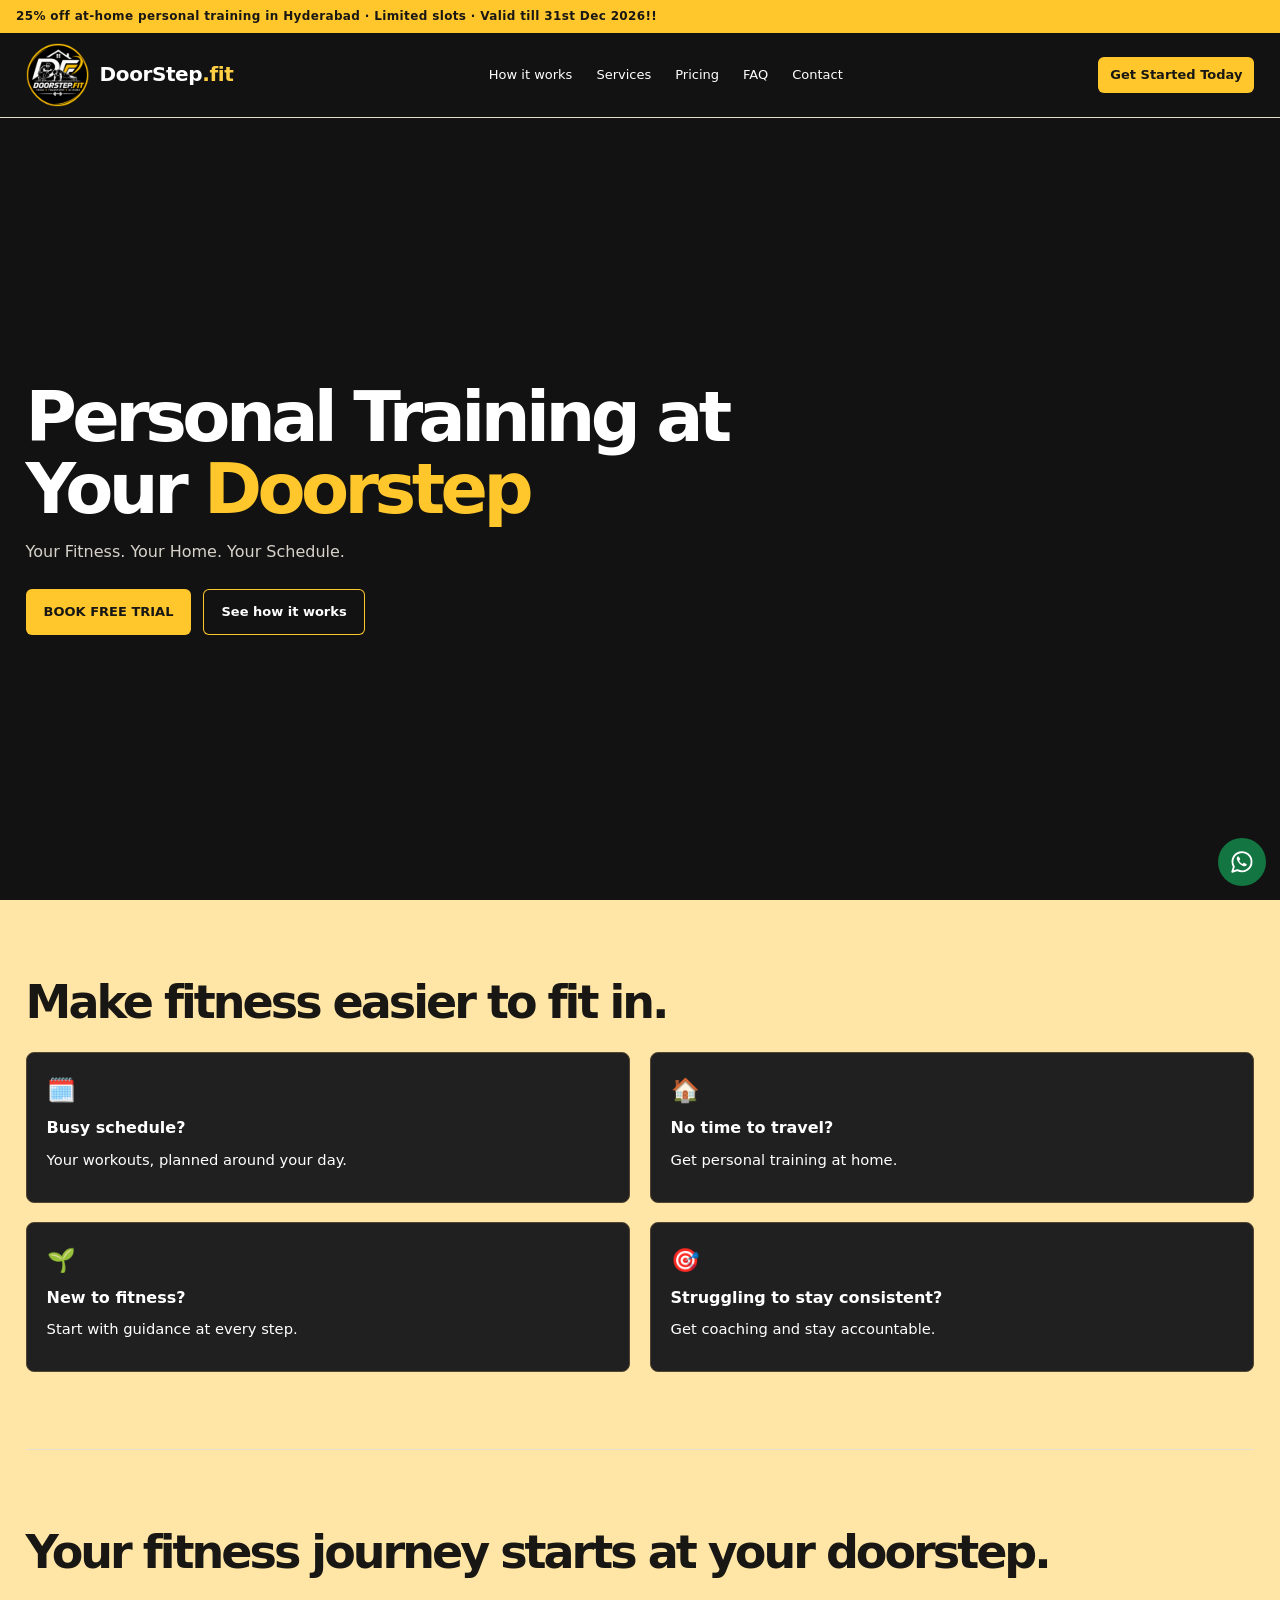
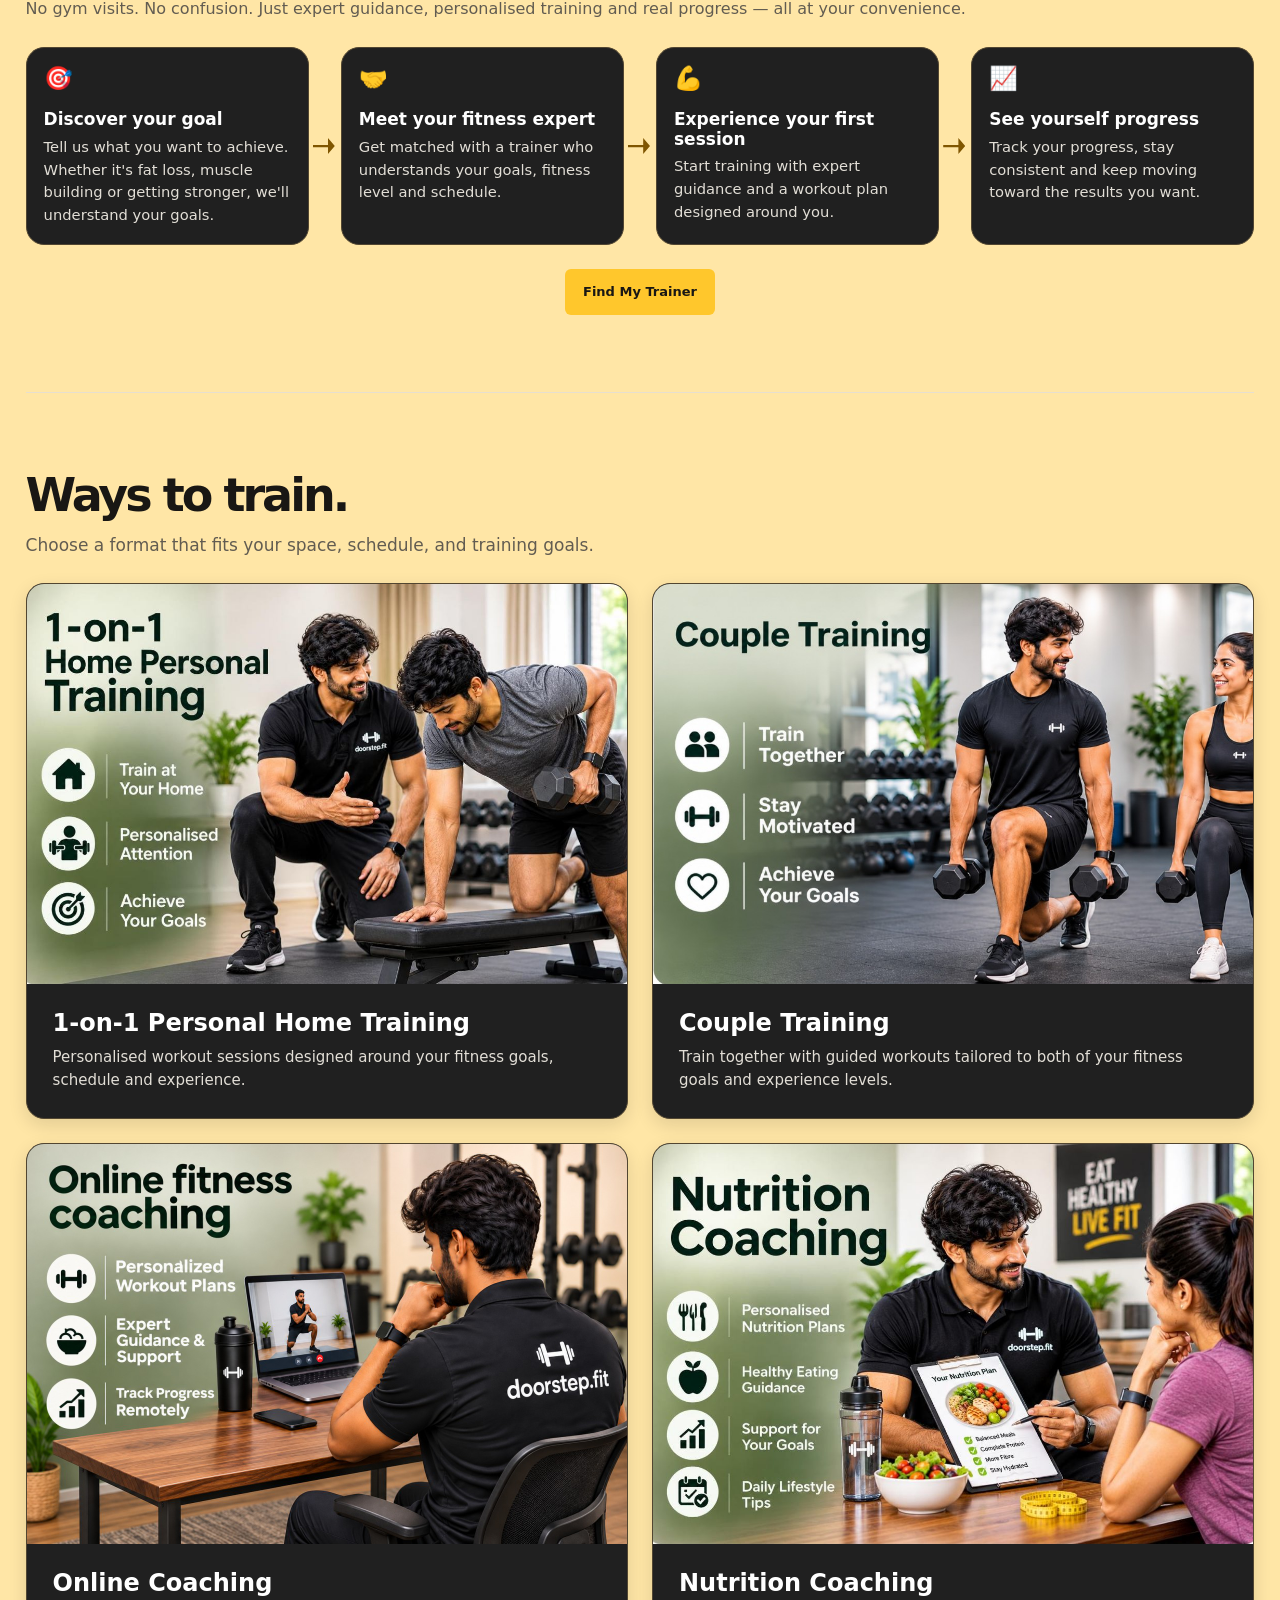
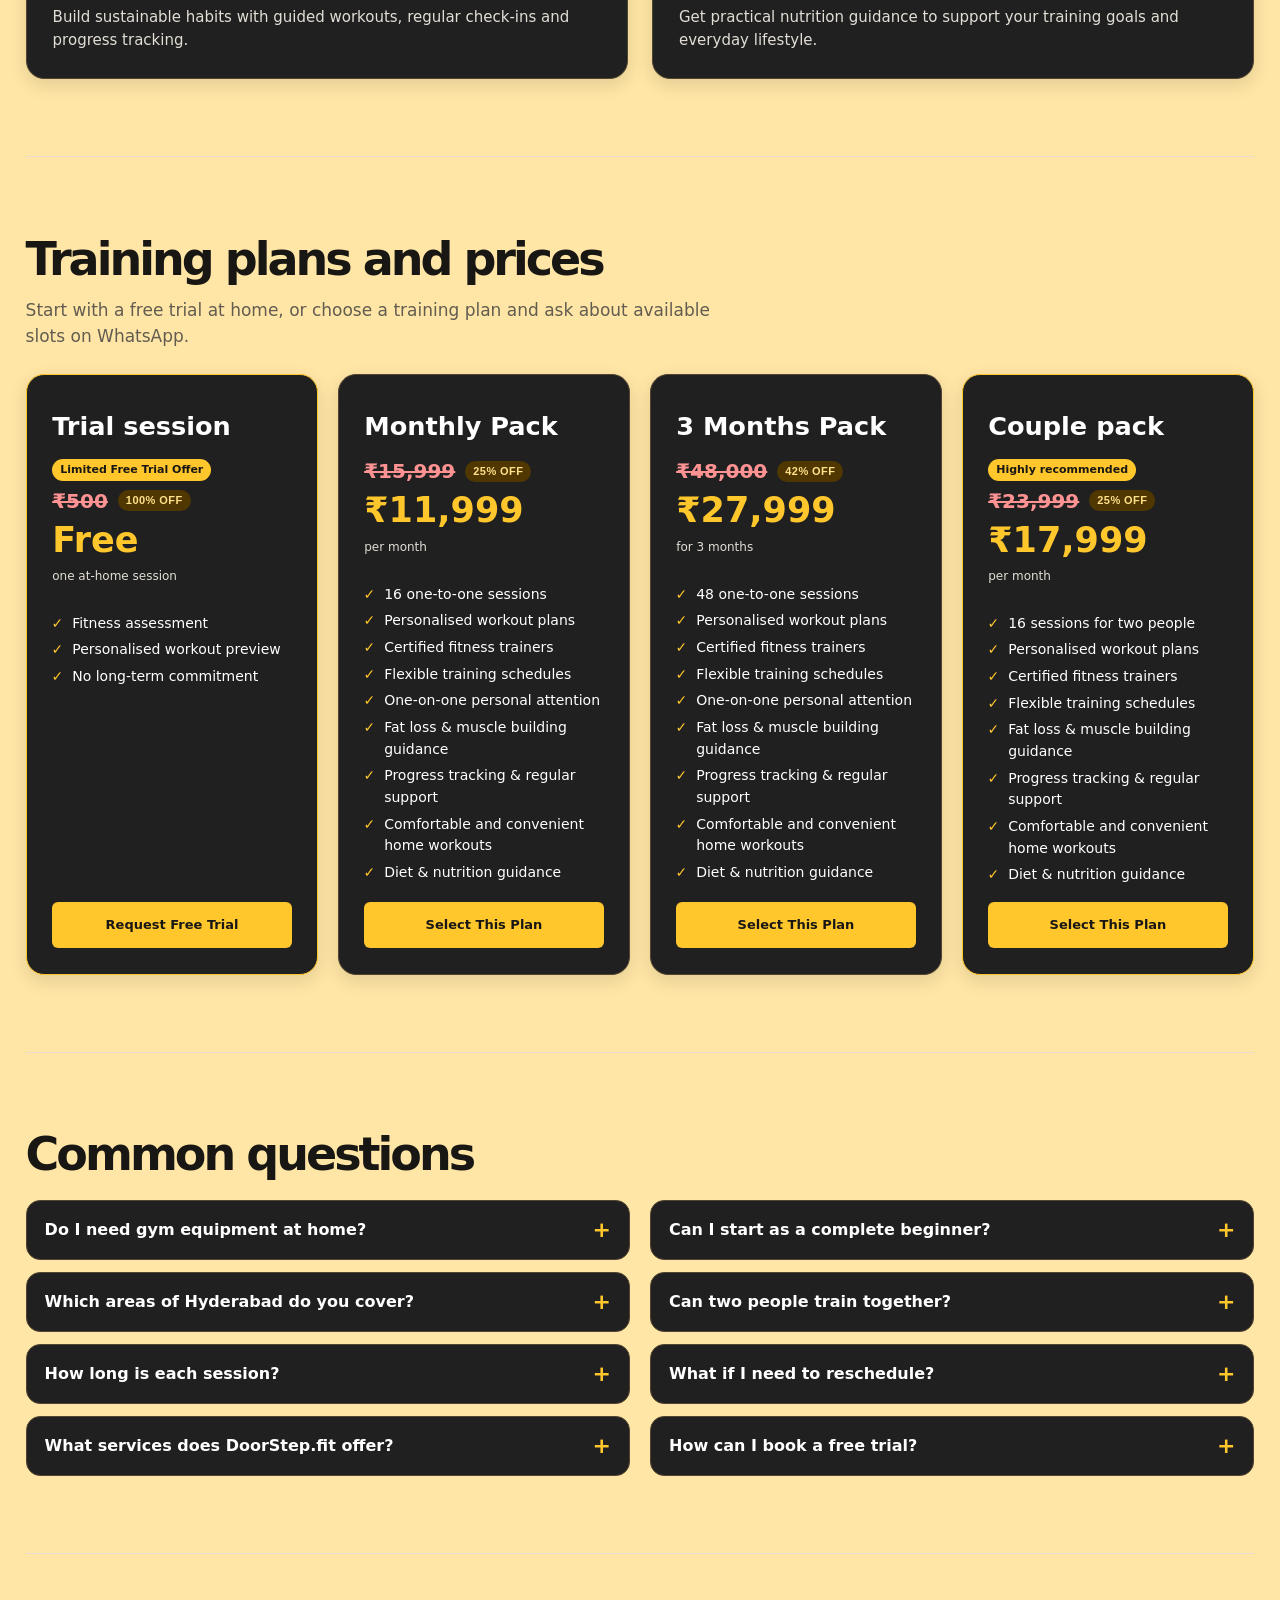
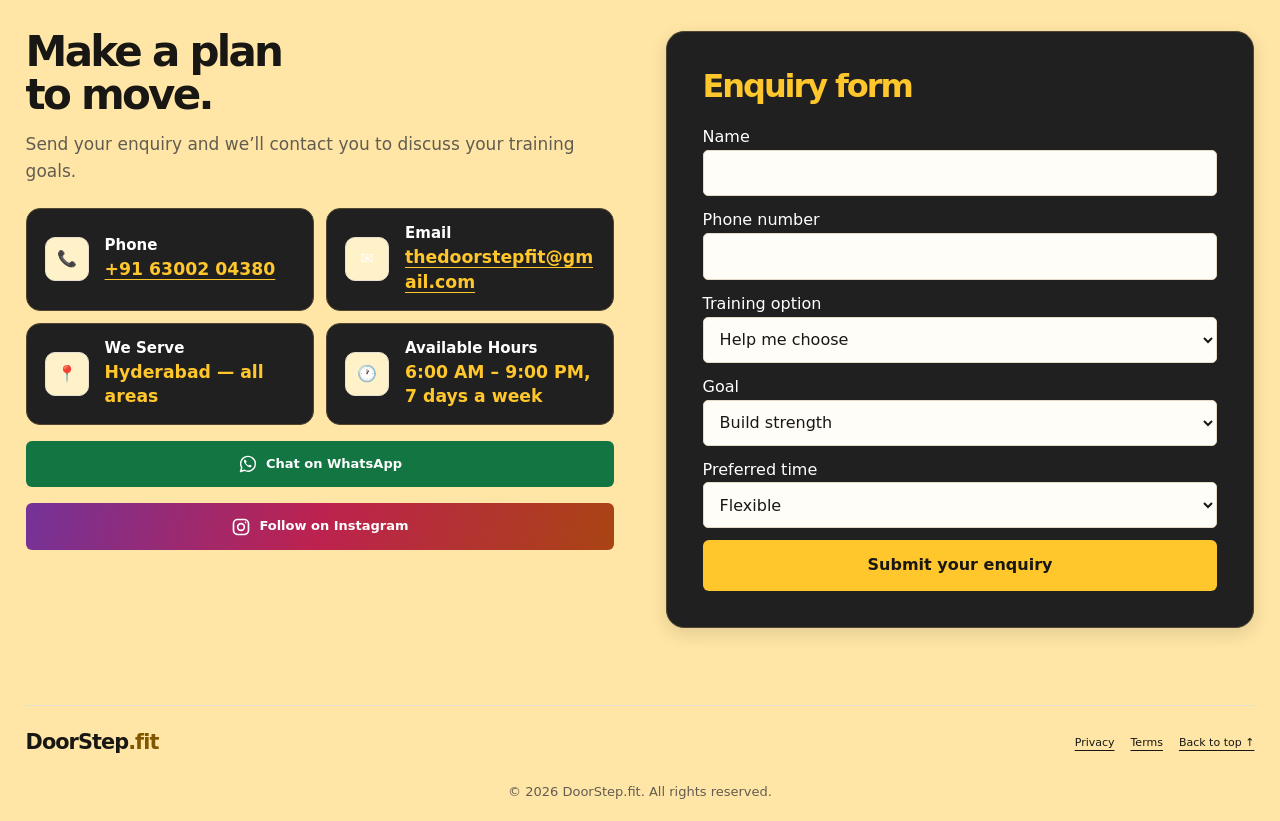
==== commit 726c2f52: "Add centered DoorStep.fit copyright to homepage footer" ====
--- a/index.html
+++ b/index.html
@@ -374,13 +374,19 @@
   #how-it-works .training-options-action .button { width: auto; }
 }
 @media (max-width: 999px) {
+  #how-it-works .steps { gap: 34px; }
   #how-it-works .steps li:not(:last-child)::after {
-    top: calc(100% + 2px);
+    top: calc(100% + 7px);
     left: calc(50% - 8px);
     width: 16px;
     height: 18px;
     clip-path: polygon(40% 0, 60% 0, 60% 52%, 100% 52%, 50% 100%, 0 52%, 40% 52%);
   }
+}
+.footer:has(.footer-copyright) { flex-wrap: wrap; }
+.footer-copyright { flex: 0 0 100%; margin: 0; text-align: center; font-size: 13px; }
+@media (max-width: 600px) {
+  .footer:has(.footer-copyright) { padding-bottom: 70px; }
 }
 </style>
 </head>
@@ -583,7 +589,7 @@
 </form>
 </section>
 </main>
-<footer class="wrap footer"><a class="brand" href="#top">DoorStep<span class="accent">.fit</span></a><div><a href="privacy/">Privacy</a><a href="terms/">Terms</a><a href="#top">Back to top ↑</a></div></footer>
+<footer class="wrap footer"><a class="brand" href="#top">DoorStep<span class="accent">.fit</span></a><div><a href="privacy/">Privacy</a><a href="terms/">Terms</a><a href="#top">Back to top ↑</a></div><p class="footer-copyright">© 2026 DoorStep.fit. All rights reserved.</p></footer>
 <a href="https://wa.me/916300204380?text=Hi%20Doorstep.Fit!%0A%0AI%E2%80%99m%20interested%20in%20your%20personal%20training%20services." class="top-link floating-whatsapp" aria-label="Chat with DoorStep.fit on WhatsApp"><svg viewBox="0 0 24 24" fill="none" stroke="currentColor" stroke-width="1.7" stroke-linejoin="round" aria-hidden="true"><path d="M20.8 11.7a8.8 8.8 0 0 1-13 7.8L3 21l1.5-4.7a8.8 8.8 0 1 1 16.3-4.6Z"/><path fill="currentColor" stroke="none" d="M9.1 7.2c-.4-.5-1.2-.4-1.5.1-.6.8-.6 1.8 0 3 1 2.3 3 4.3 5.4 5.3 1.1.5 2.3.4 3-.4.4-.4.5-1.1 0-1.4l-1.8-.9c-.4-.2-.7-.1-1 .2l-.5.7c-1.5-.6-2.7-1.8-3.3-3.3l.7-.6c.3-.2.4-.5.2-.9Z"/></svg></a>
 <script>
 const mobileMenu = document.querySelector('.mobile-nav');
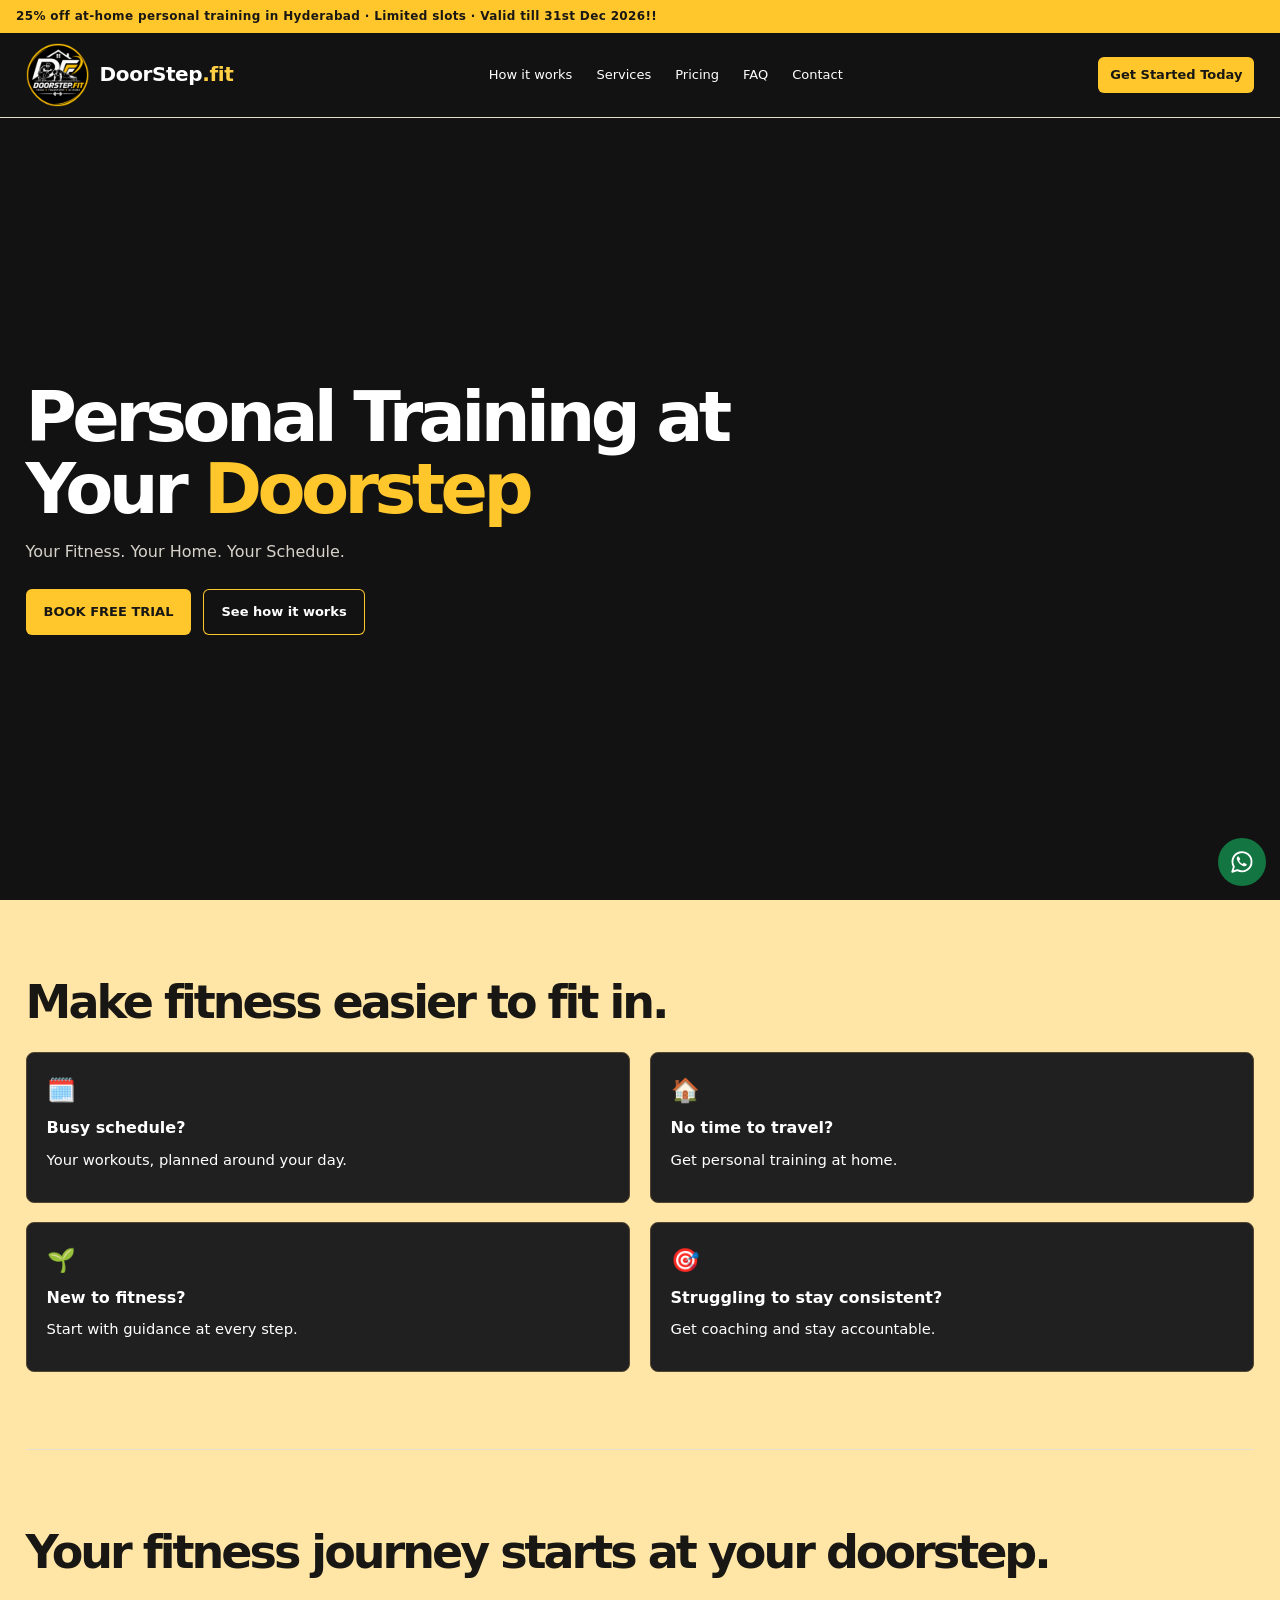
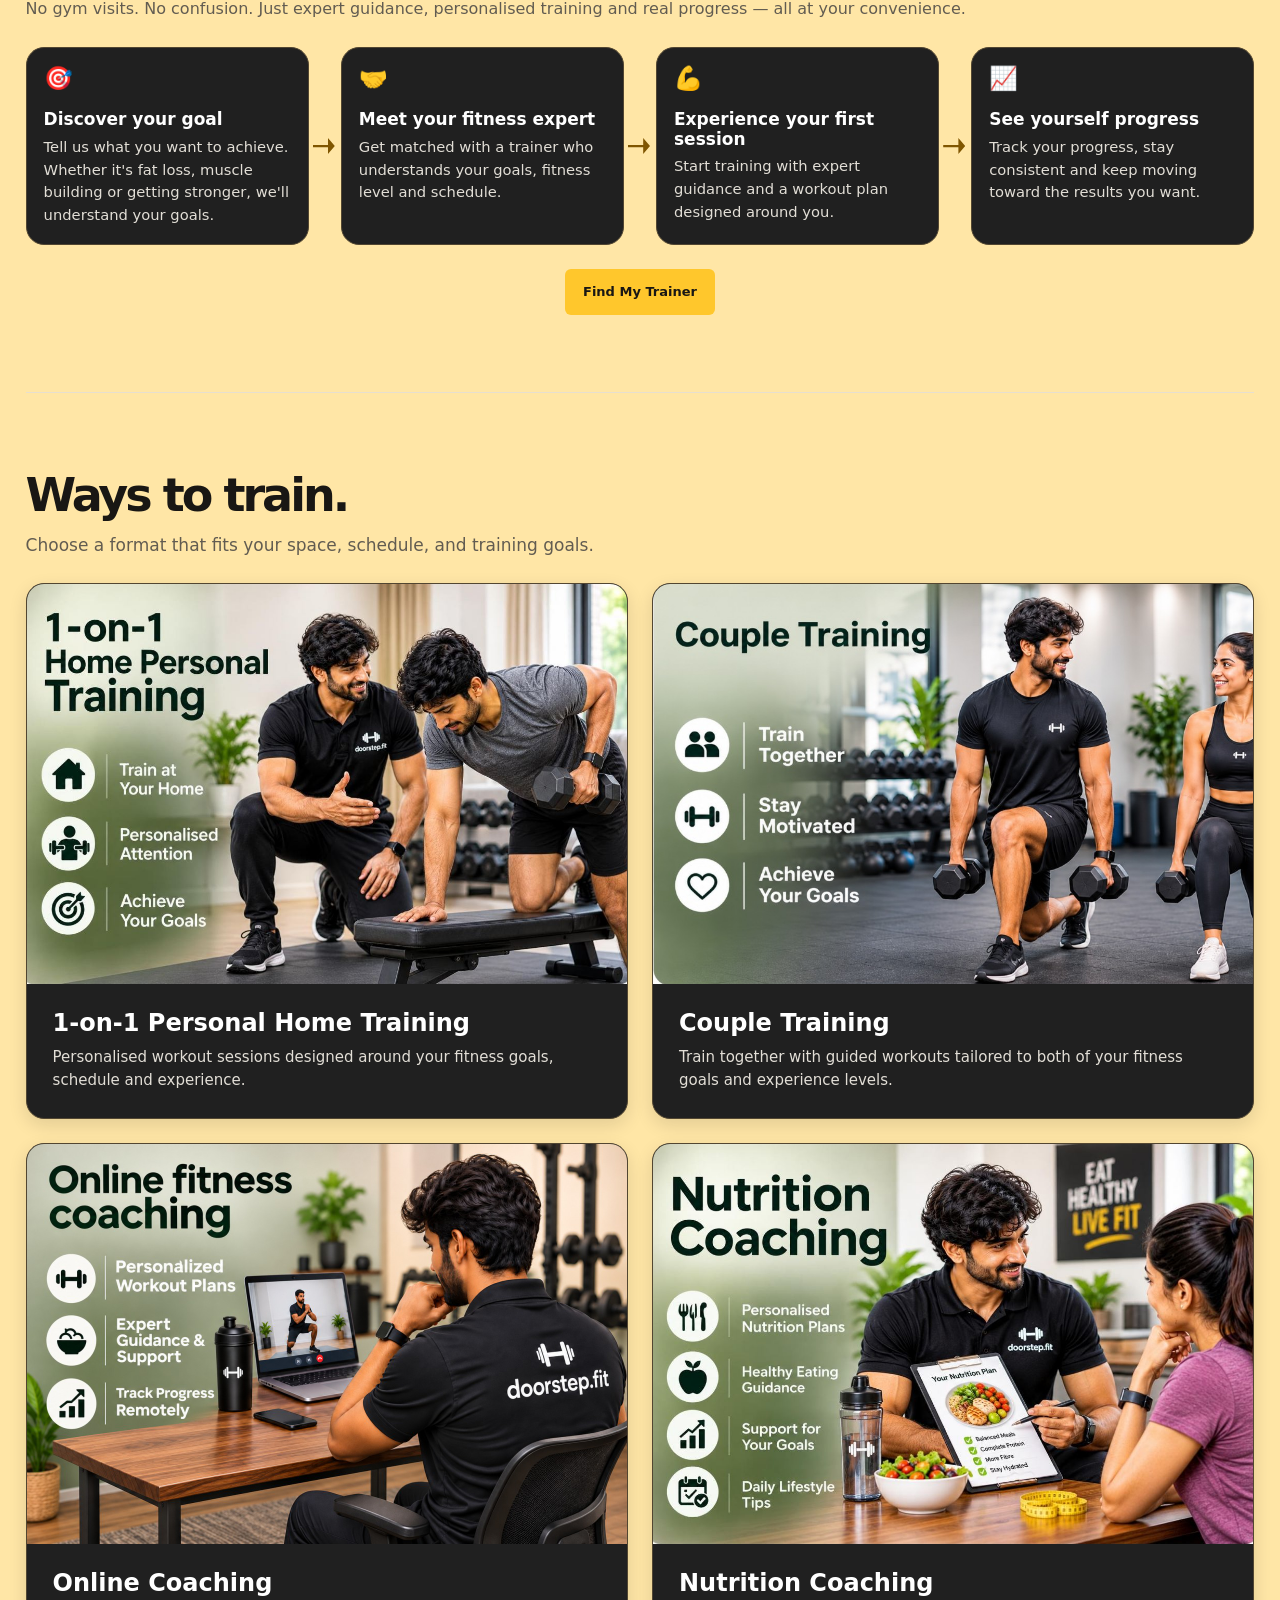
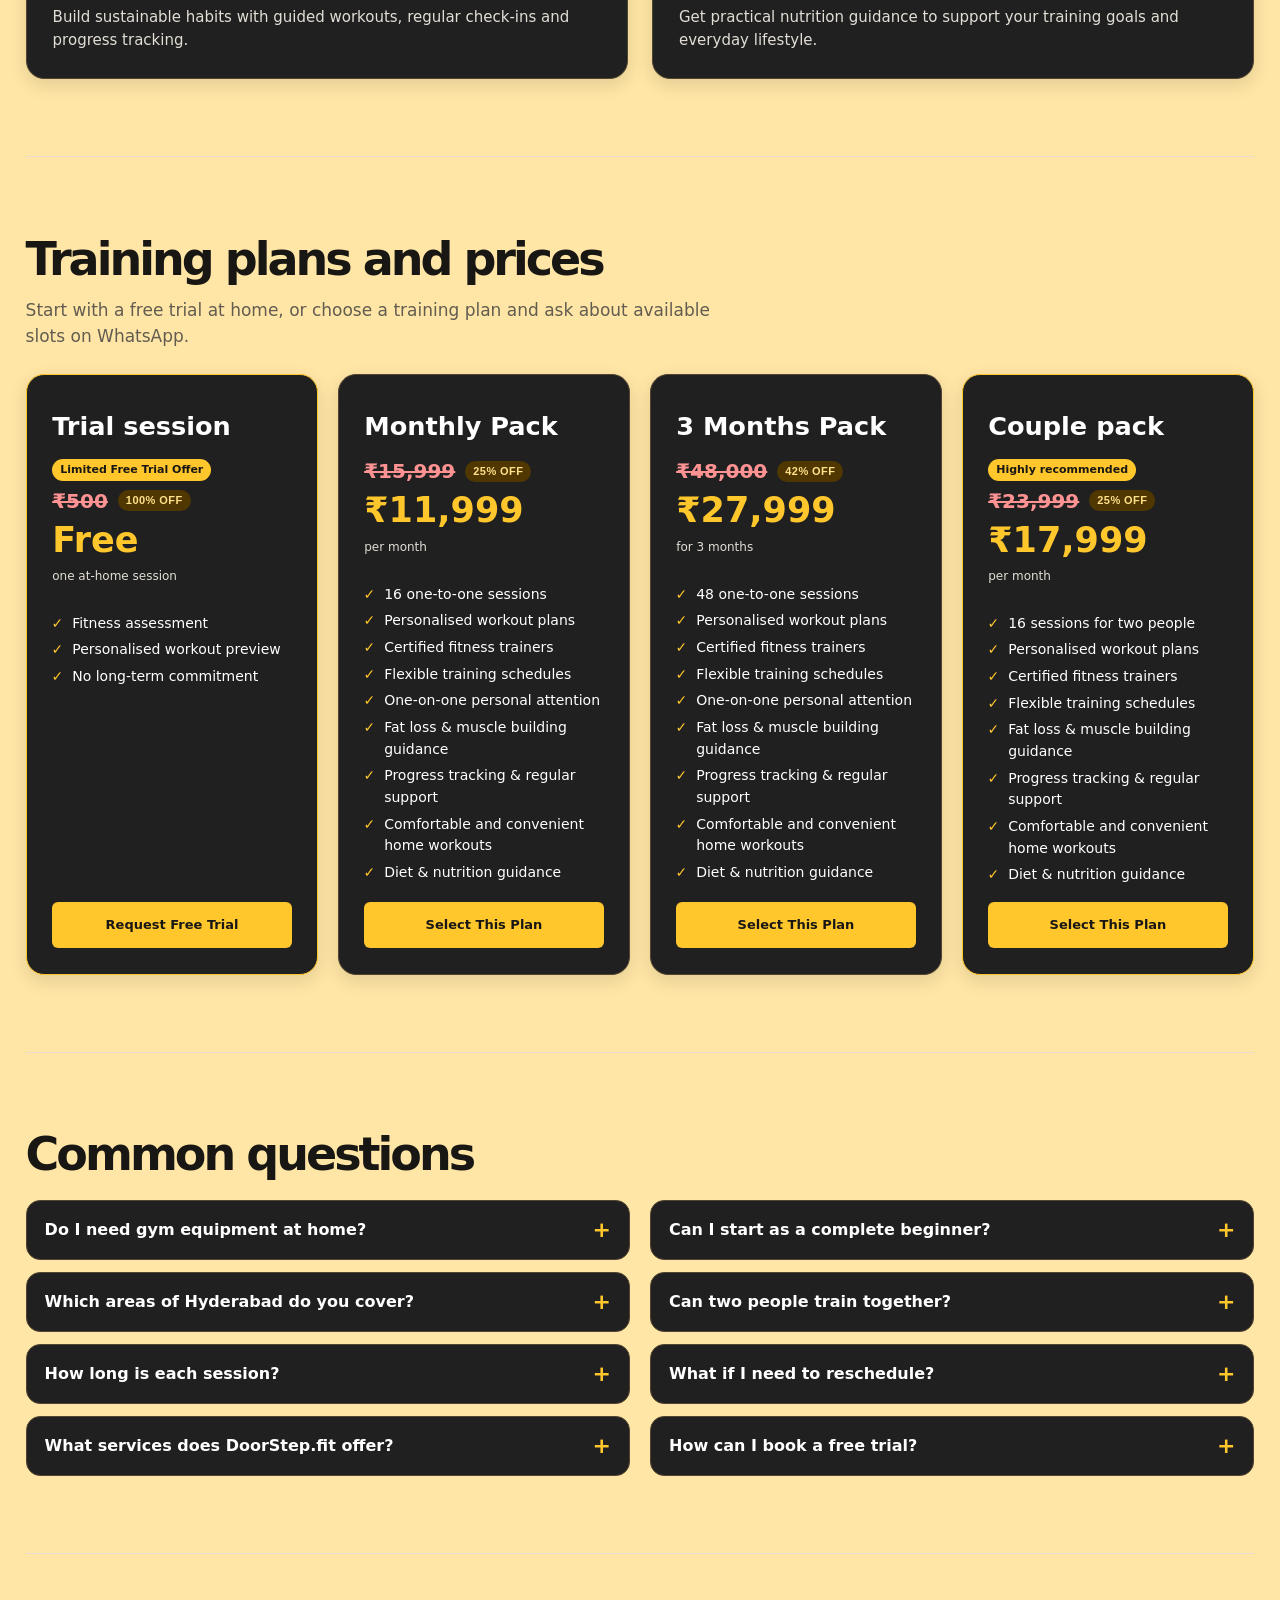
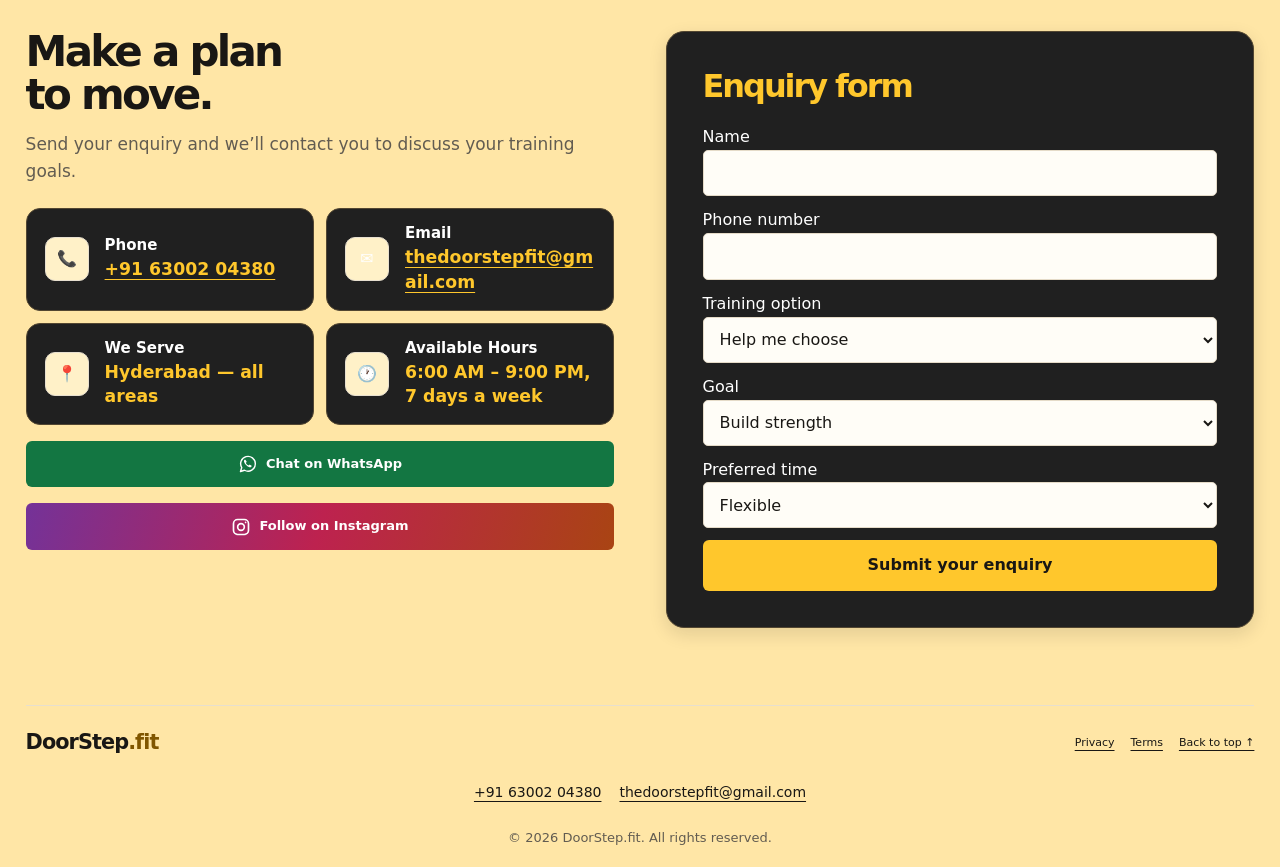
==== commit 0b3e2f0f: "Add tappable phone and email above footer copyright" ====
--- a/index.html
+++ b/index.html
@@ -388,6 +388,8 @@
 @media (max-width: 600px) {
   .footer:has(.footer-copyright) { padding-bottom: 70px; }
 }
+.footer-contact { flex: 0 0 100%; display: flex; flex-wrap: wrap; justify-content: center; gap: 6px 18px; margin: 0; text-align: center; font-size: 14px; }
+.footer-contact a { color: var(--ink); }
 </style>
 </head>
 <body id="top">
@@ -589,7 +591,7 @@
 </form>
 </section>
 </main>
-<footer class="wrap footer"><a class="brand" href="#top">DoorStep<span class="accent">.fit</span></a><div><a href="privacy/">Privacy</a><a href="terms/">Terms</a><a href="#top">Back to top ↑</a></div><p class="footer-copyright">© 2026 DoorStep.fit. All rights reserved.</p></footer>
+<footer class="wrap footer"><a class="brand" href="#top">DoorStep<span class="accent">.fit</span></a><div><a href="privacy/">Privacy</a><a href="terms/">Terms</a><a href="#top">Back to top ↑</a></div><p class="footer-contact"><a href="tel:+916300204380">+91 63002 04380</a> <a href="mailto:thedoorstepfit@gmail.com">thedoorstepfit@gmail.com</a></p><p class="footer-copyright">© 2026 DoorStep.fit. All rights reserved.</p></footer>
 <a href="https://wa.me/916300204380?text=Hi%20Doorstep.Fit!%0A%0AI%E2%80%99m%20interested%20in%20your%20personal%20training%20services." class="top-link floating-whatsapp" aria-label="Chat with DoorStep.fit on WhatsApp"><svg viewBox="0 0 24 24" fill="none" stroke="currentColor" stroke-width="1.7" stroke-linejoin="round" aria-hidden="true"><path d="M20.8 11.7a8.8 8.8 0 0 1-13 7.8L3 21l1.5-4.7a8.8 8.8 0 1 1 16.3-4.6Z"/><path fill="currentColor" stroke="none" d="M9.1 7.2c-.4-.5-1.2-.4-1.5.1-.6.8-.6 1.8 0 3 1 2.3 3 4.3 5.4 5.3 1.1.5 2.3.4 3-.4.4-.4.5-1.1 0-1.4l-1.8-.9c-.4-.2-.7-.1-1 .2l-.5.7c-1.5-.6-2.7-1.8-3.3-3.3l.7-.6c.3-.2.4-.5.2-.9Z"/></svg></a>
 <script>
 const mobileMenu = document.querySelector('.mobile-nav');
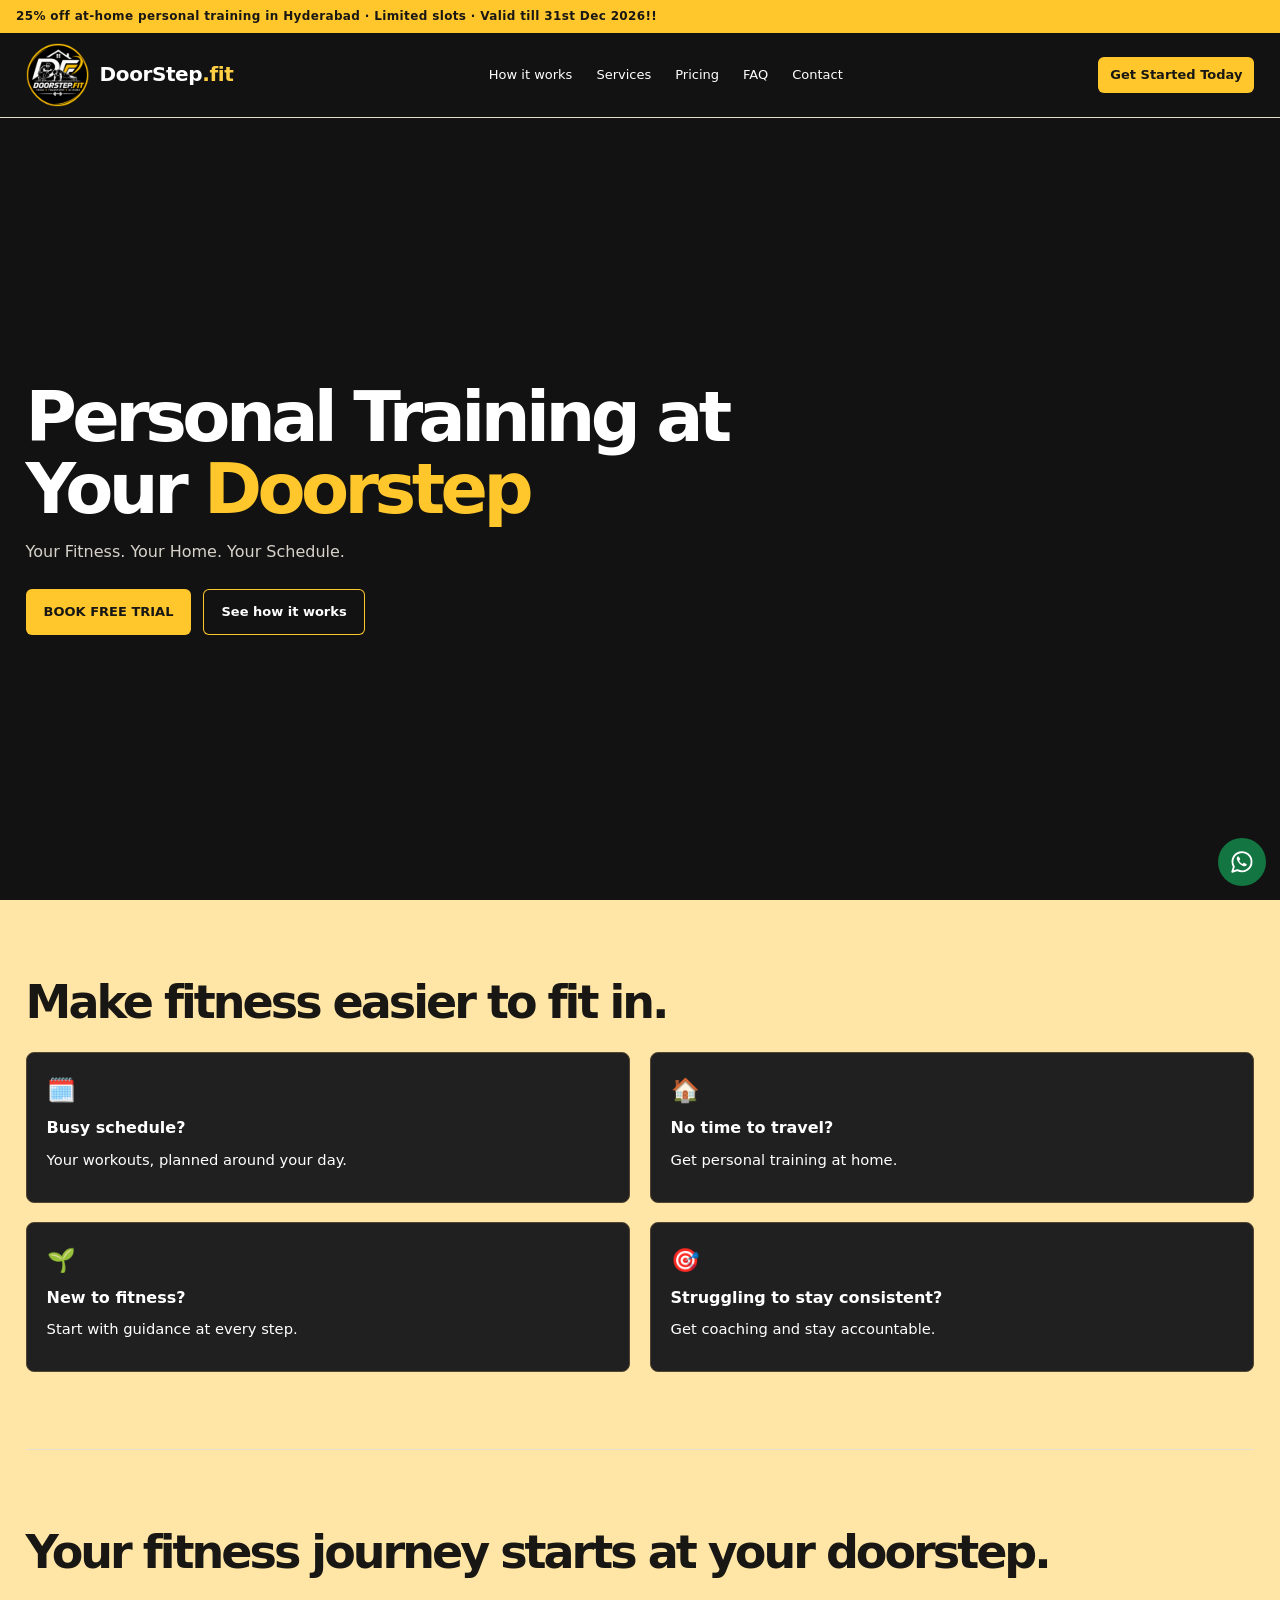
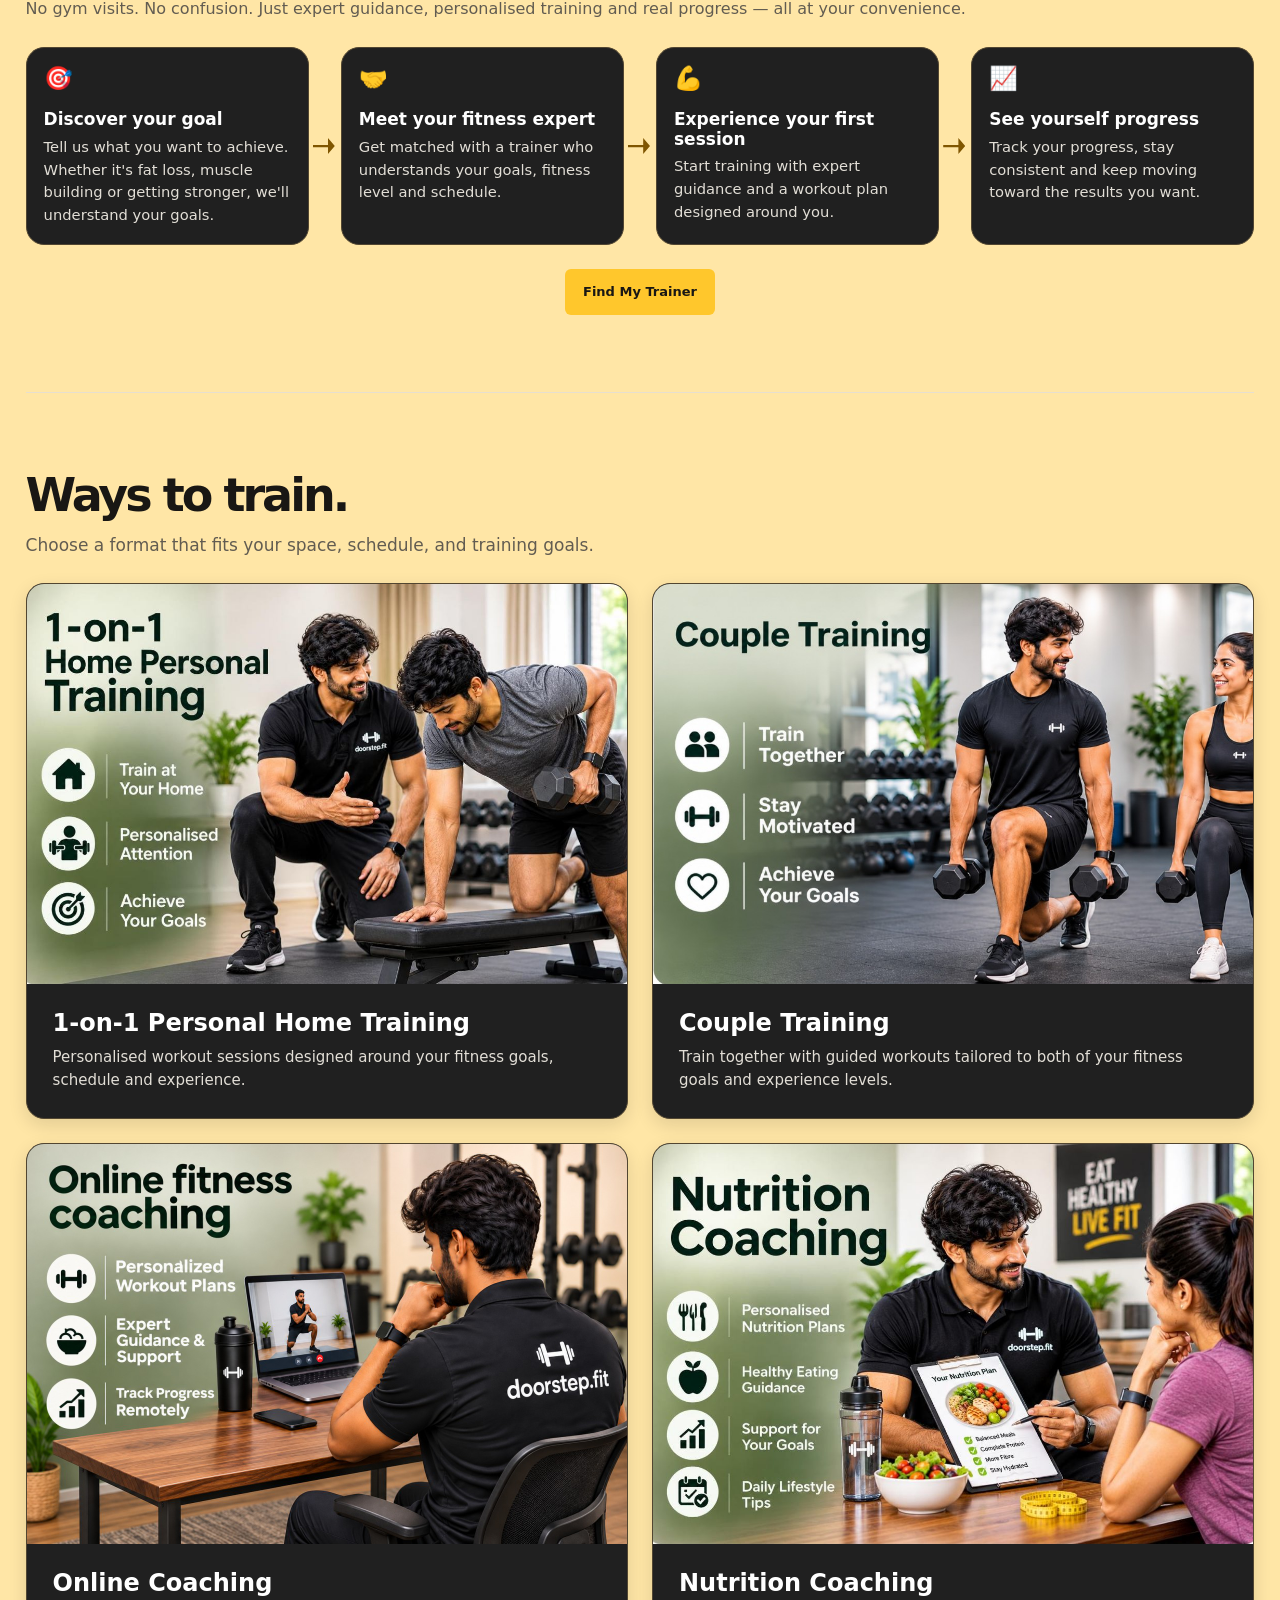
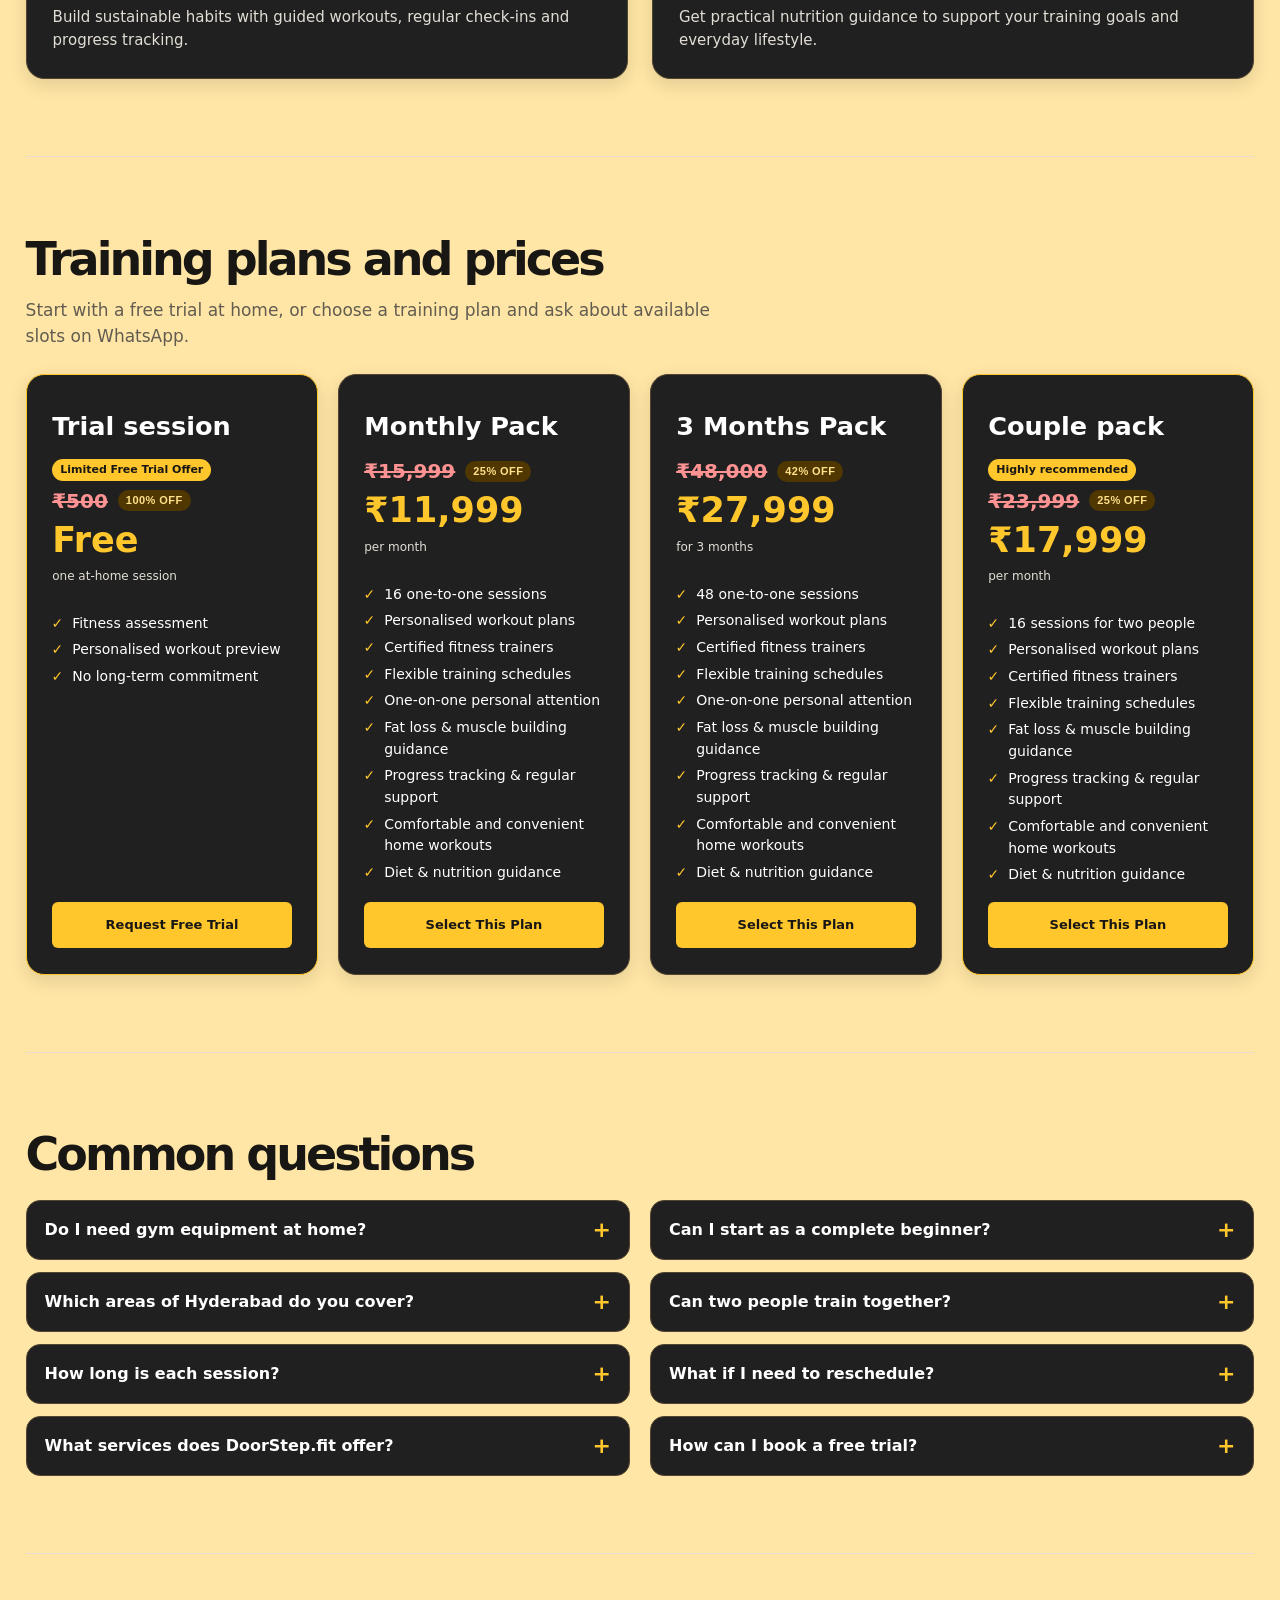
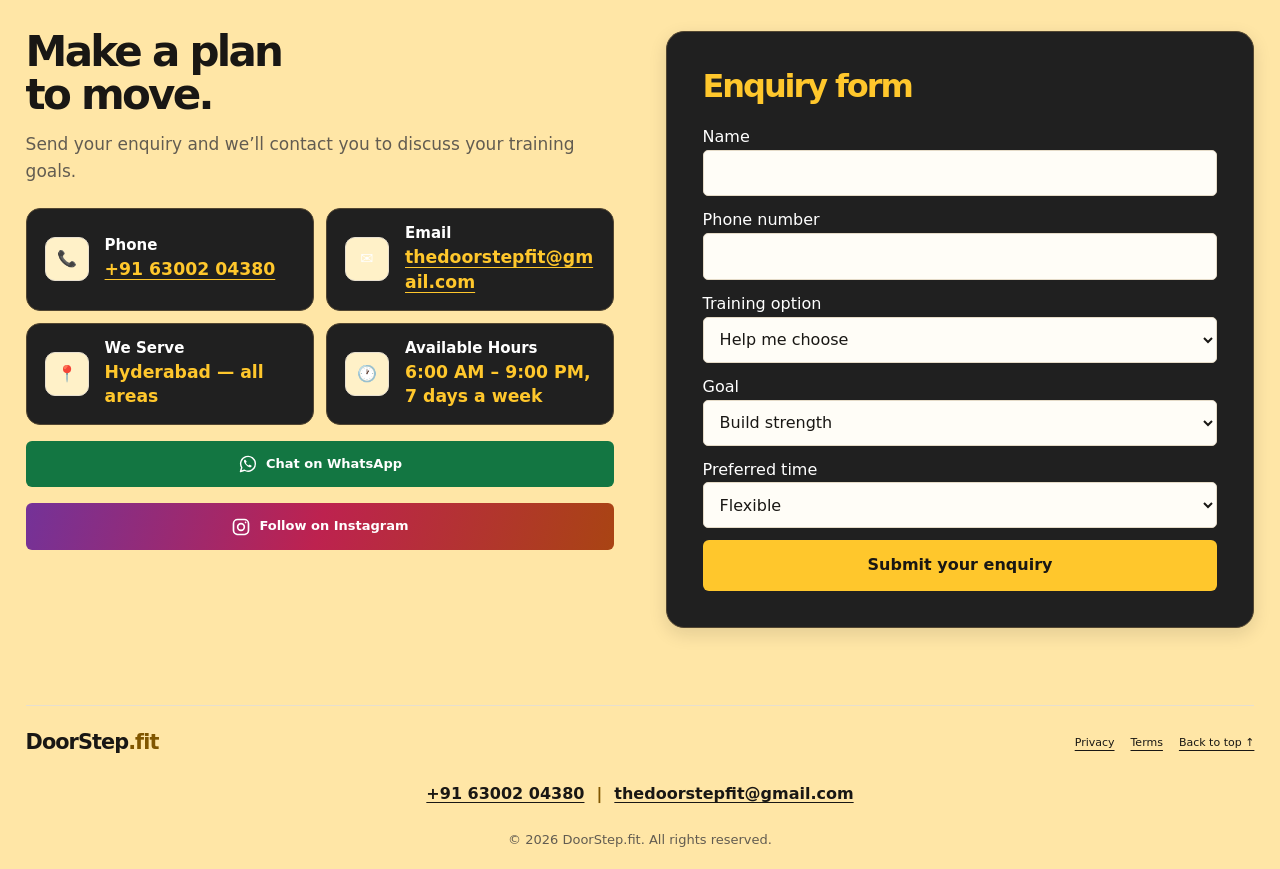
==== commit afc77fe1: "Improve footer contact readability and add a responsive divider" ====
--- a/index.html
+++ b/index.html
@@ -388,8 +388,13 @@
 @media (max-width: 600px) {
   .footer:has(.footer-copyright) { padding-bottom: 70px; }
 }
-.footer-contact { flex: 0 0 100%; display: flex; flex-wrap: wrap; justify-content: center; gap: 6px 18px; margin: 0; text-align: center; font-size: 14px; }
-.footer-contact a { color: var(--ink); }
+.footer-contact { flex: 0 0 100%; display: flex; flex-wrap: wrap; align-items: center; justify-content: center; gap: 8px 12px; margin: 0; text-align: center; font-size: 16px; font-weight: 700; line-height: 1.5; }
+.footer-contact a { color: #191714; text-decoration: underline; text-underline-offset: 3px; overflow-wrap: anywhere; }
+.footer-contact-divider { color: #805600; }
+@media (max-width: 480px) {
+  .footer-contact { flex-direction: column; gap: 7px; }
+  .footer-contact-divider { width: 32px; height: 2px; background: #805600; font-size: 0; }
+}
 </style>
 </head>
 <body id="top">
@@ -591,7 +596,7 @@
 </form>
 </section>
 </main>
-<footer class="wrap footer"><a class="brand" href="#top">DoorStep<span class="accent">.fit</span></a><div><a href="privacy/">Privacy</a><a href="terms/">Terms</a><a href="#top">Back to top ↑</a></div><p class="footer-contact"><a href="tel:+916300204380">+91 63002 04380</a> <a href="mailto:thedoorstepfit@gmail.com">thedoorstepfit@gmail.com</a></p><p class="footer-copyright">© 2026 DoorStep.fit. All rights reserved.</p></footer>
+<footer class="wrap footer"><a class="brand" href="#top">DoorStep<span class="accent">.fit</span></a><div><a href="privacy/">Privacy</a><a href="terms/">Terms</a><a href="#top">Back to top ↑</a></div><p class="footer-contact"><a href="tel:+916300204380">+91 63002 04380</a><span class="footer-contact-divider" aria-hidden="true">|</span><a href="mailto:thedoorstepfit@gmail.com">thedoorstepfit@gmail.com</a></p><p class="footer-copyright">© 2026 DoorStep.fit. All rights reserved.</p></footer>
 <a href="https://wa.me/916300204380?text=Hi%20Doorstep.Fit!%0A%0AI%E2%80%99m%20interested%20in%20your%20personal%20training%20services." class="top-link floating-whatsapp" aria-label="Chat with DoorStep.fit on WhatsApp"><svg viewBox="0 0 24 24" fill="none" stroke="currentColor" stroke-width="1.7" stroke-linejoin="round" aria-hidden="true"><path d="M20.8 11.7a8.8 8.8 0 0 1-13 7.8L3 21l1.5-4.7a8.8 8.8 0 1 1 16.3-4.6Z"/><path fill="currentColor" stroke="none" d="M9.1 7.2c-.4-.5-1.2-.4-1.5.1-.6.8-.6 1.8 0 3 1 2.3 3 4.3 5.4 5.3 1.1.5 2.3.4 3-.4.4-.4.5-1.1 0-1.4l-1.8-.9c-.4-.2-.7-.1-1 .2l-.5.7c-1.5-.6-2.7-1.8-3.3-3.3l.7-.6c.3-.2.4-.5.2-.9Z"/></svg></a>
 <script>
 const mobileMenu = document.querySelector('.mobile-nav');
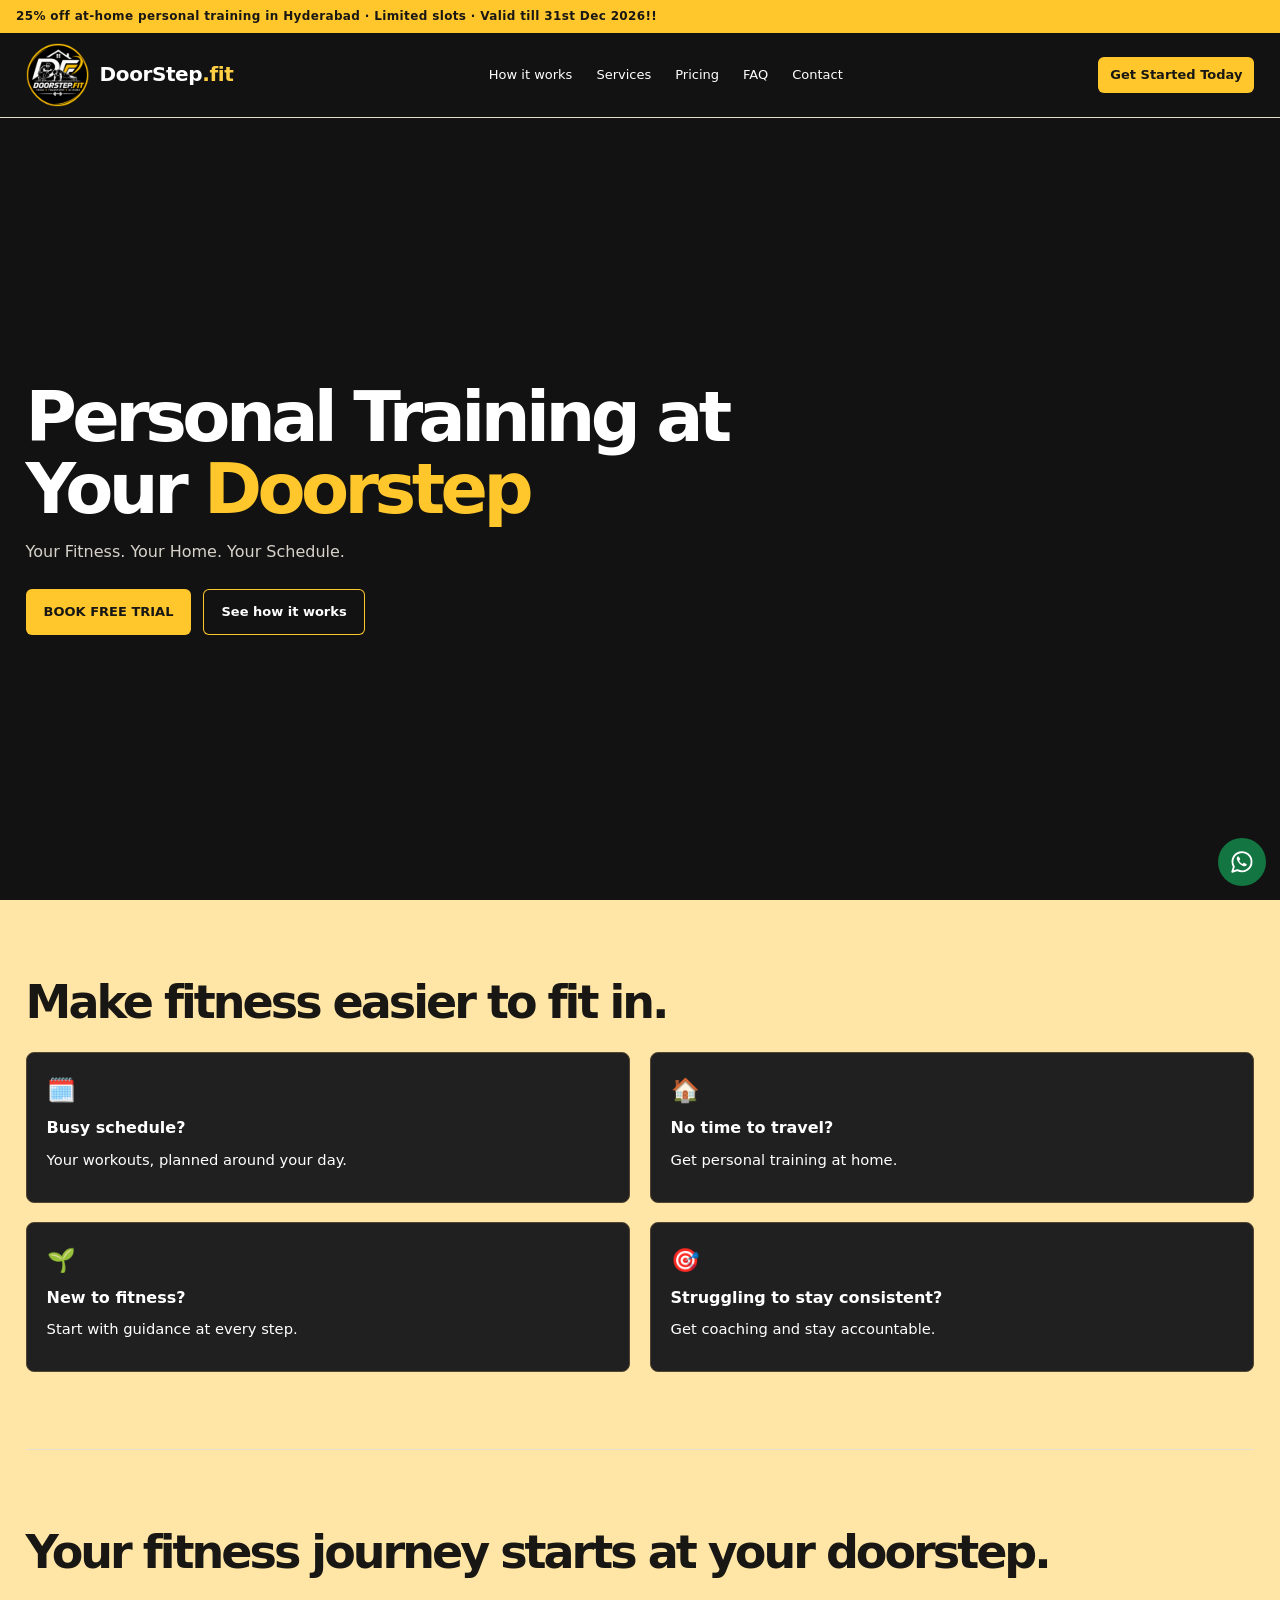
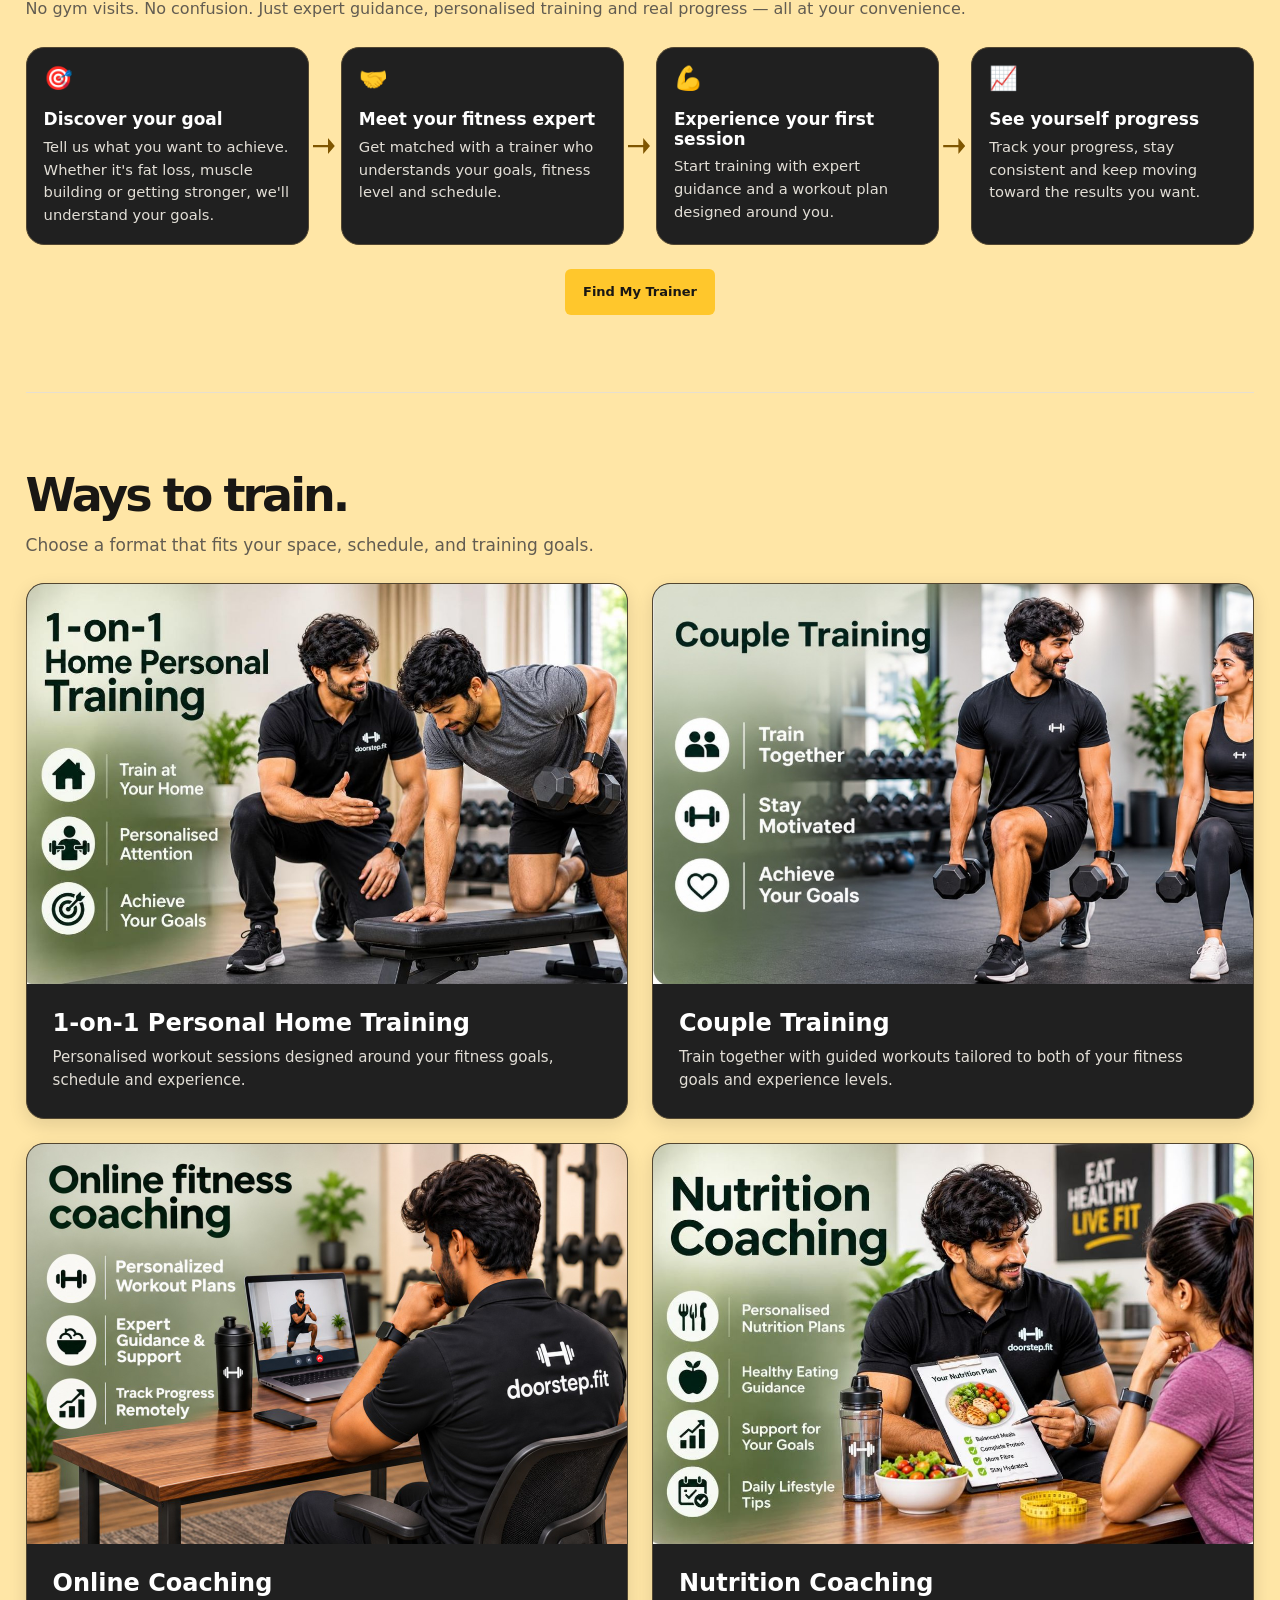
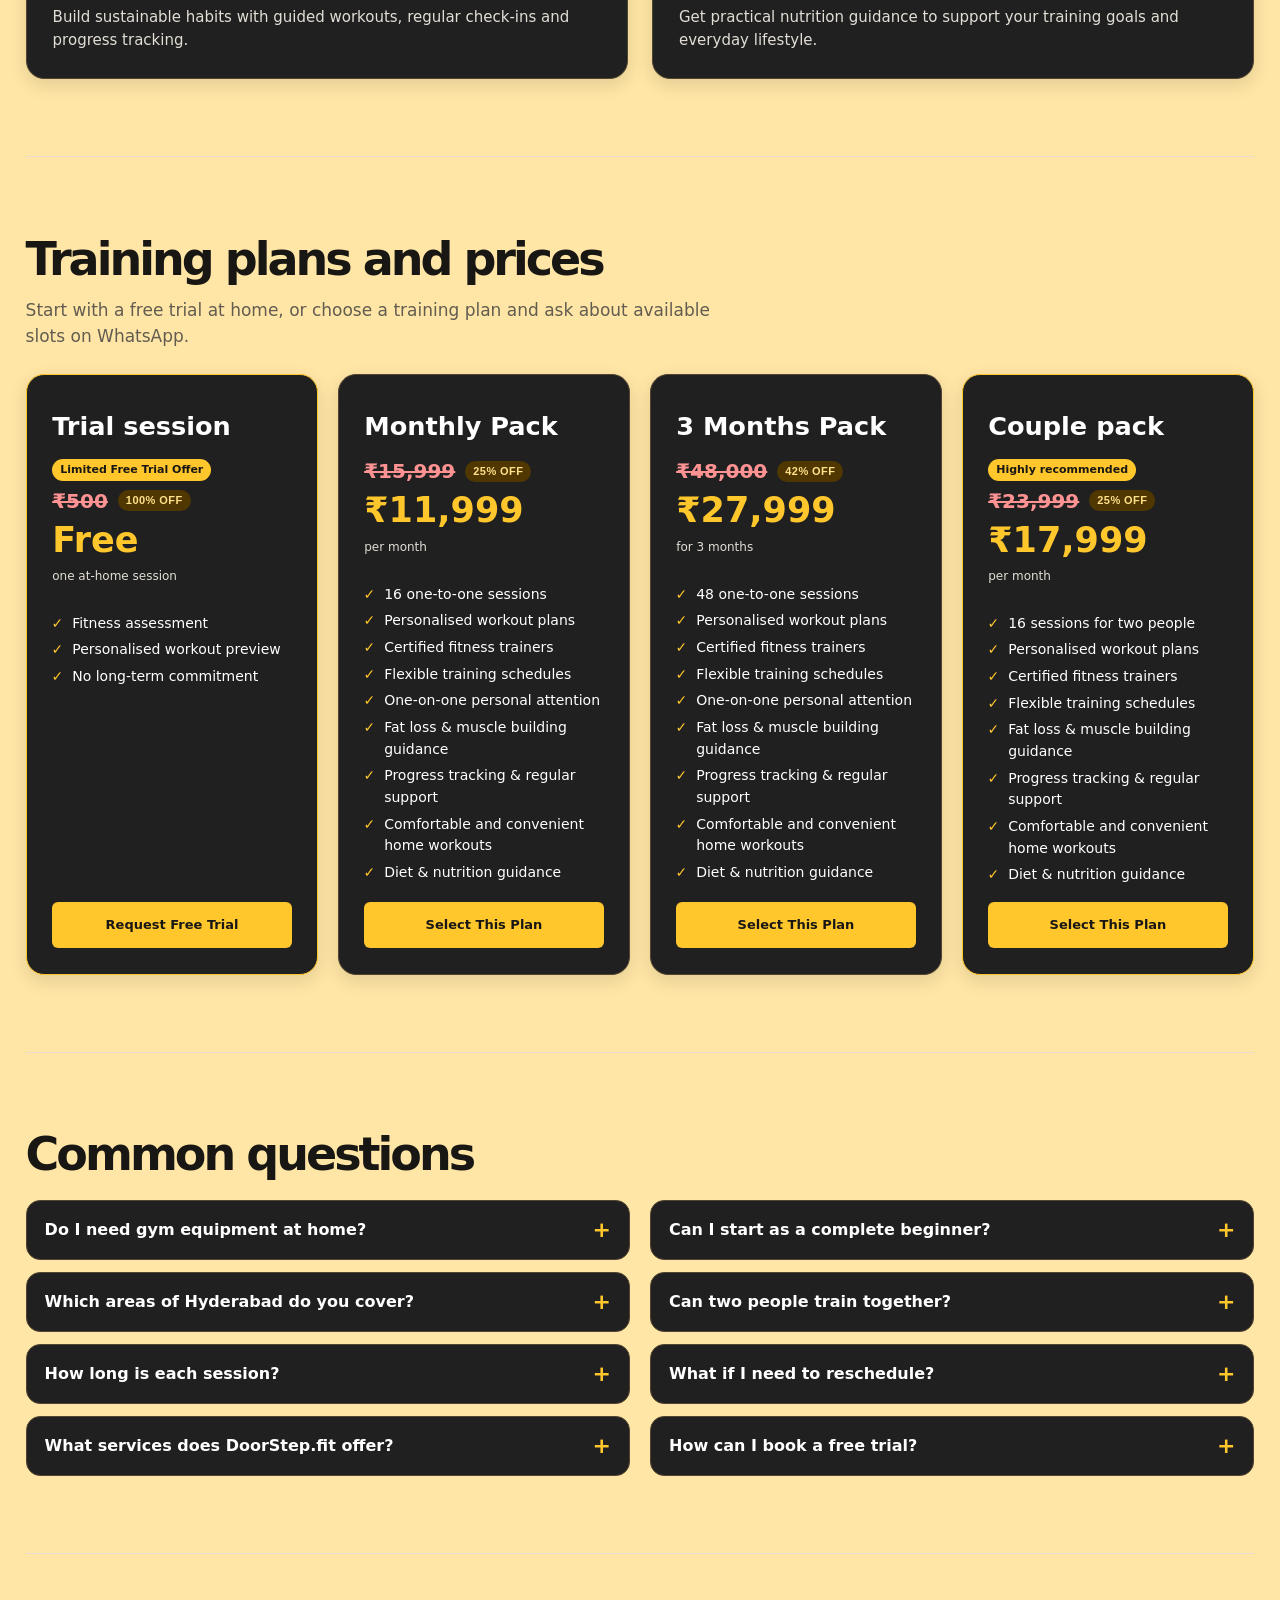
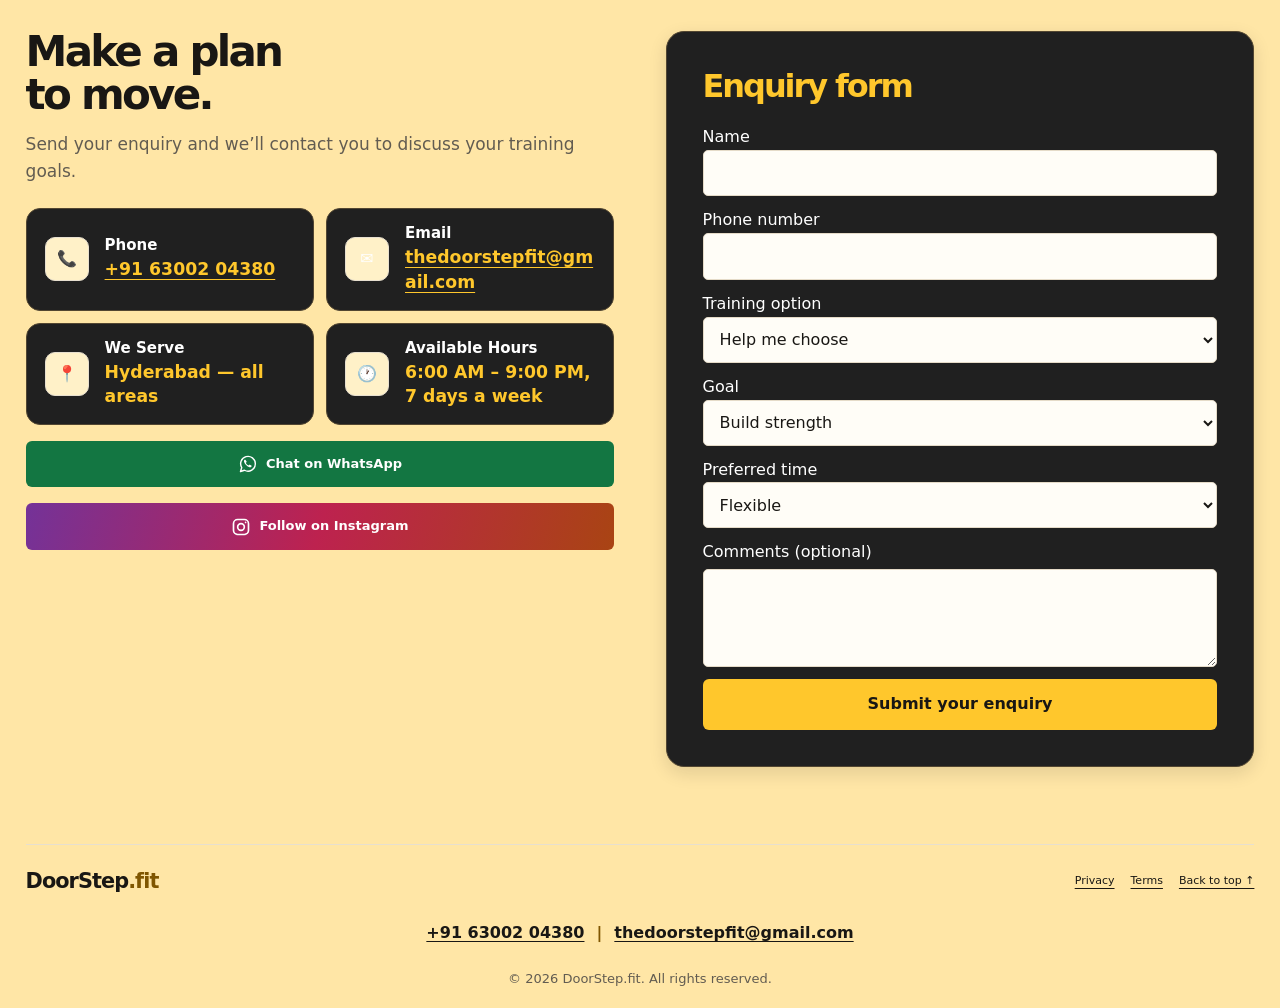
==== commit 1ec86930: "Publish optional Comments field on the enquiry form" ====
--- a/index.html
+++ b/index.html
@@ -392,9 +392,11 @@
 .footer-contact a { color: #191714; text-decoration: underline; text-underline-offset: 3px; overflow-wrap: anywhere; }
 .footer-contact-divider { color: #805600; }
 @media (max-width: 480px) {
-  .footer-contact { flex-direction: column; gap: 7px; }
-  .footer-contact-divider { width: 32px; height: 2px; background: #805600; font-size: 0; }
-}
+  .footer-contact { flex-direction: row; flex-wrap: nowrap; gap: 6px; font-size: clamp(11px, 3.3vw, 14px); }
+  .footer-contact a { min-width: 0; }
+  .footer-contact a:first-child { white-space: nowrap; }
+}
+.booking textarea { display: block; width: 100%; margin-top: 4px; border: 1px solid #e5dbc8; border-radius: 5px; background: #fffdf7; color: #191714; font-family: inherit; resize: vertical; }
 </style>
 </head>
 <body id="top">
@@ -592,6 +594,7 @@
 <label>Training option<select id="plan" name="plan"><option>Help me choose</option><option>Trial session</option><option>Monthly Pack</option><option>3 Months Pack</option><option>Couple pack</option></select></label>
 <label>Goal<select name="goal"><option>Build strength</option><option>Improve general fitness</option><option>Weight management</option><option>Build a regular routine</option><option>Improve mobility and flexibility</option><option>Post-injury recovery</option></select></label>
 <label>Preferred time<select name="time"><option>Flexible</option><option>Early morning</option><option>Morning</option><option>Afternoon</option><option>Evening</option></select></label>
+<label for="enquiry-comments">Comments (optional)<textarea id="enquiry-comments" name="comments" rows="4" maxlength="1000"></textarea></label>
 <button class="button" type="submit">Submit your enquiry</button>
 </form>
 </section>
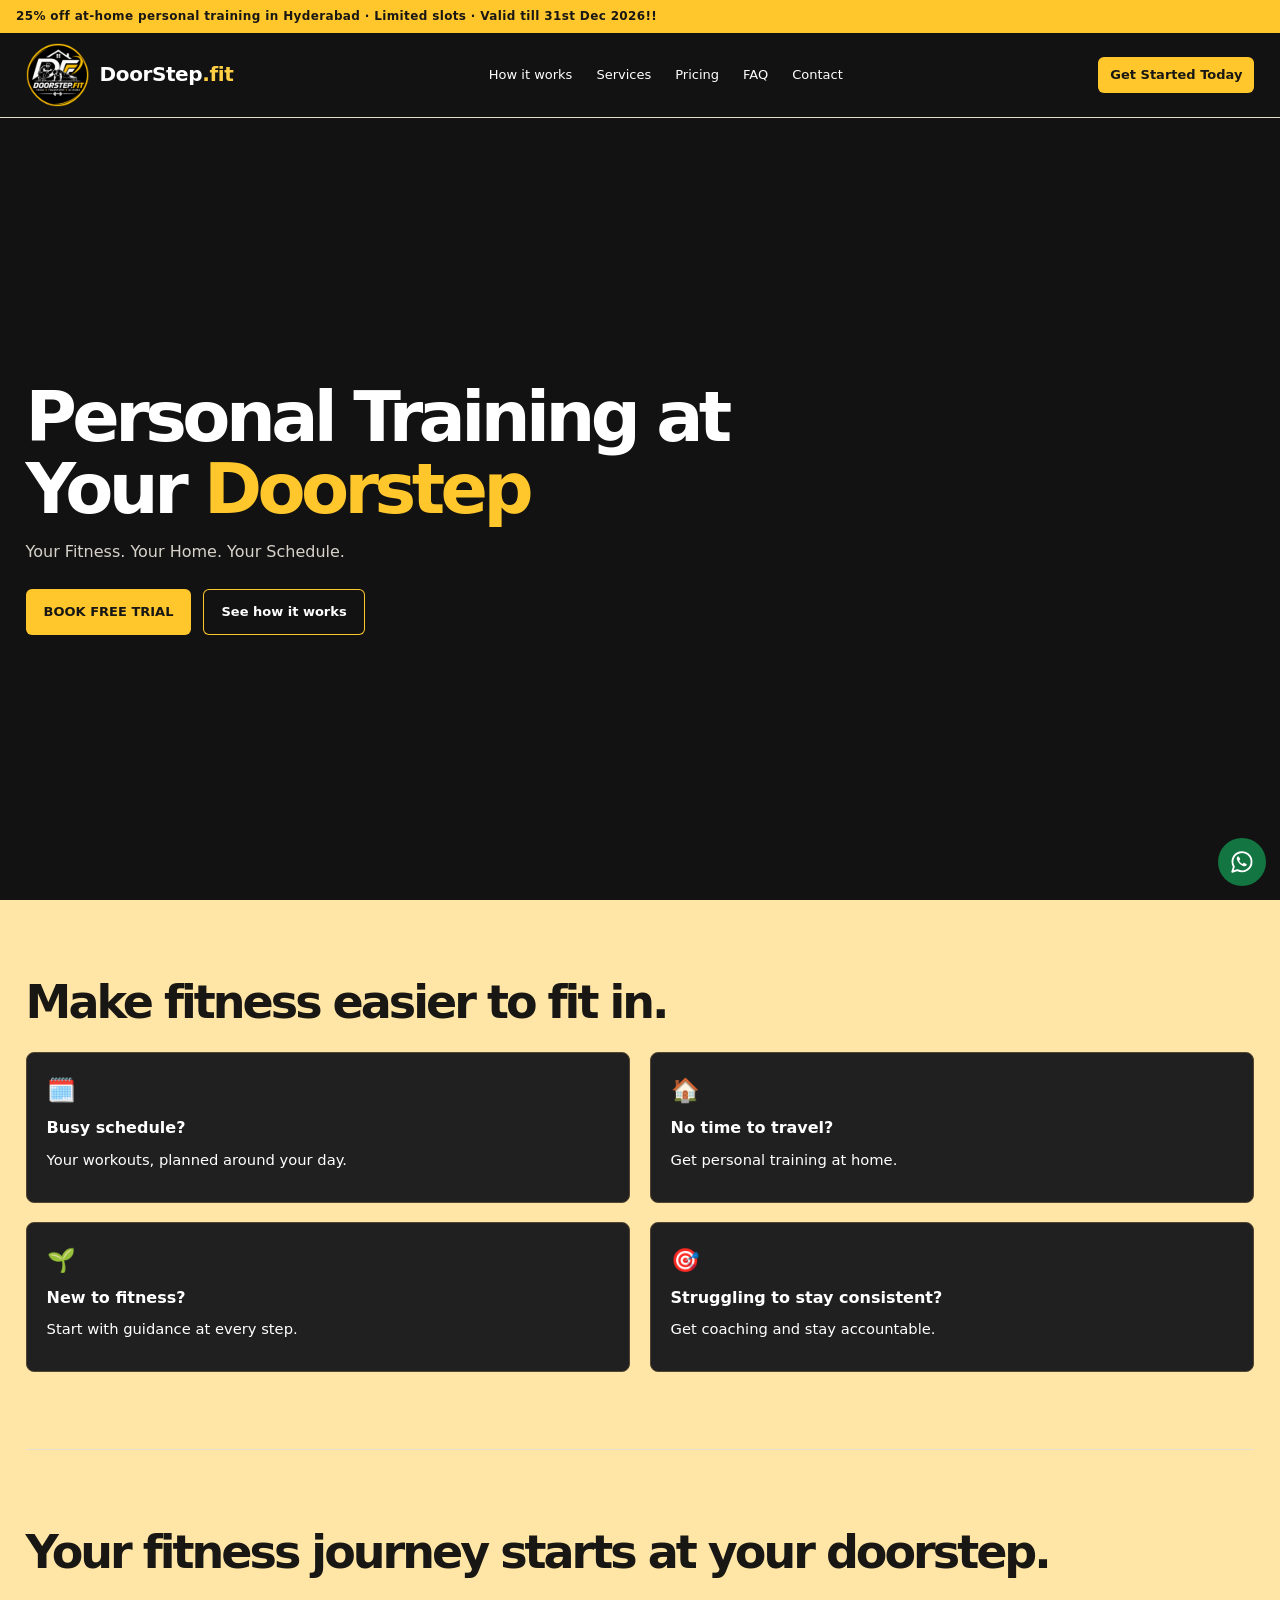
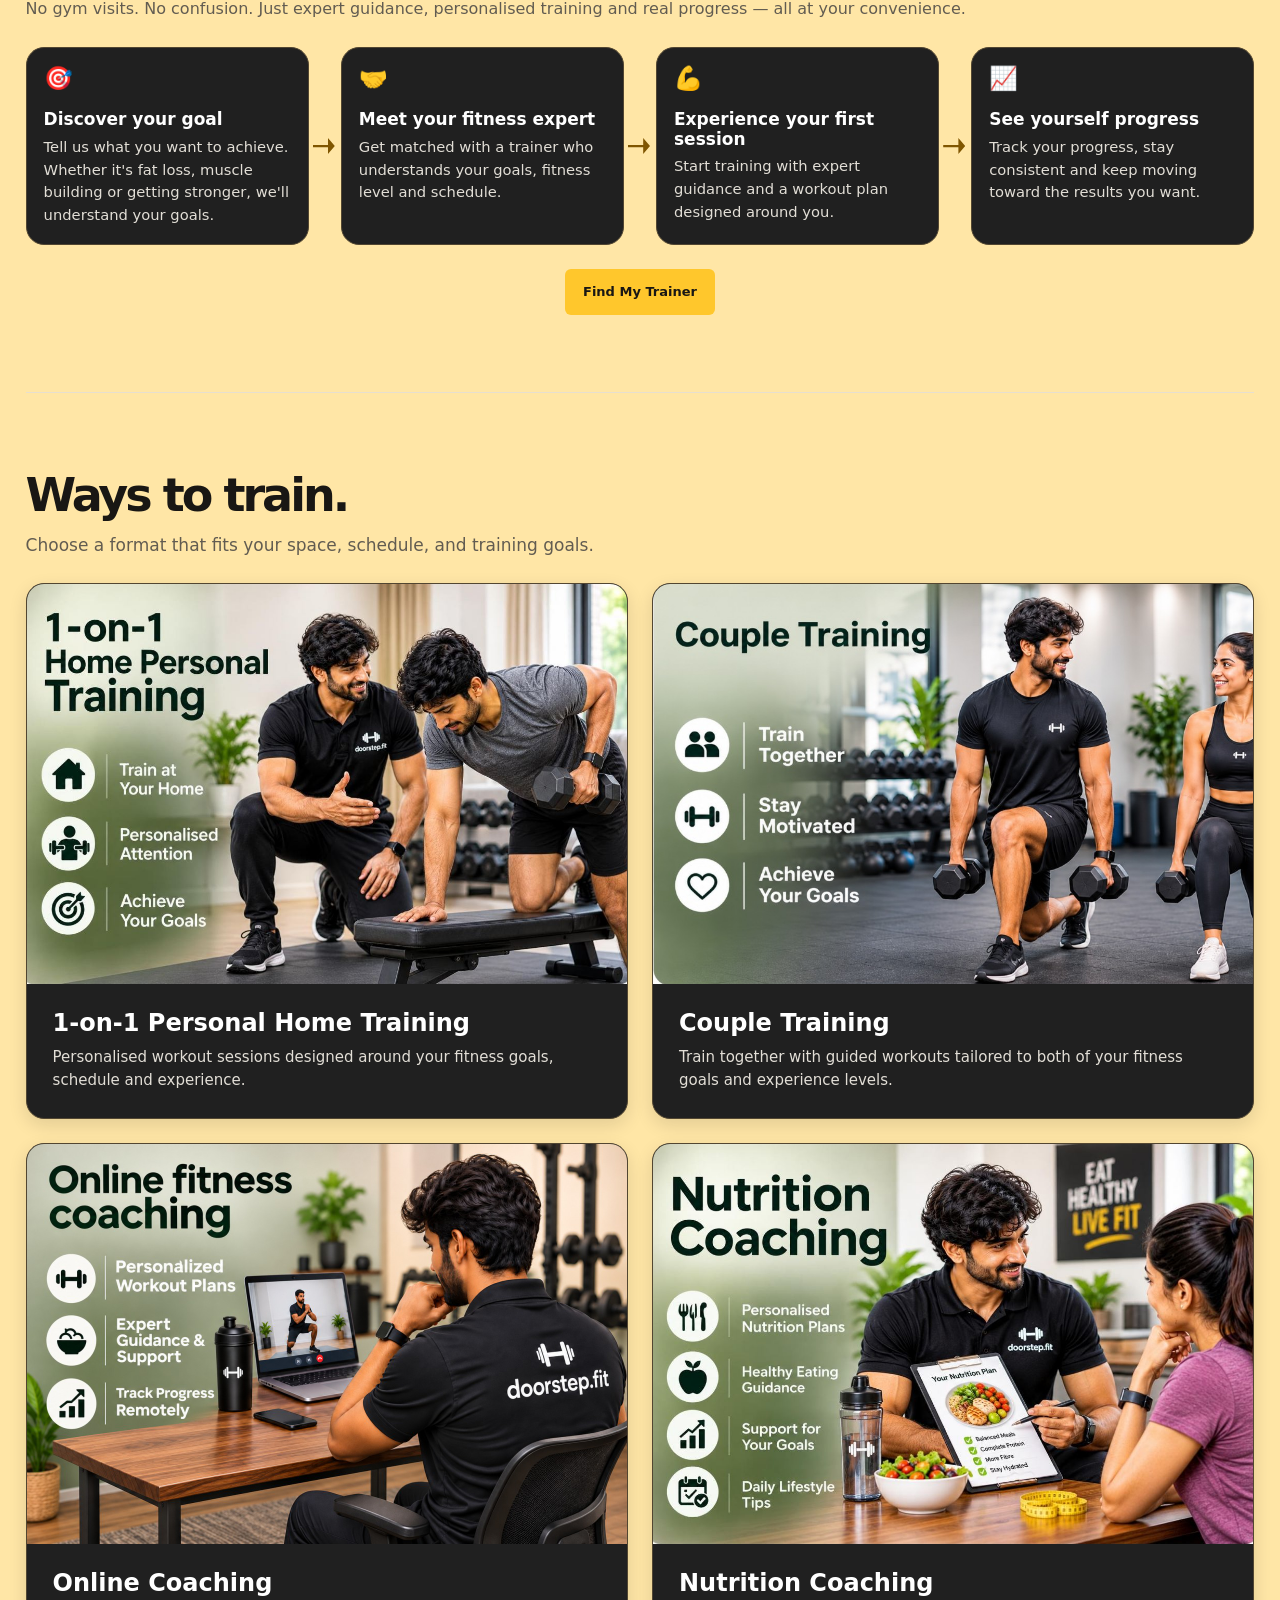
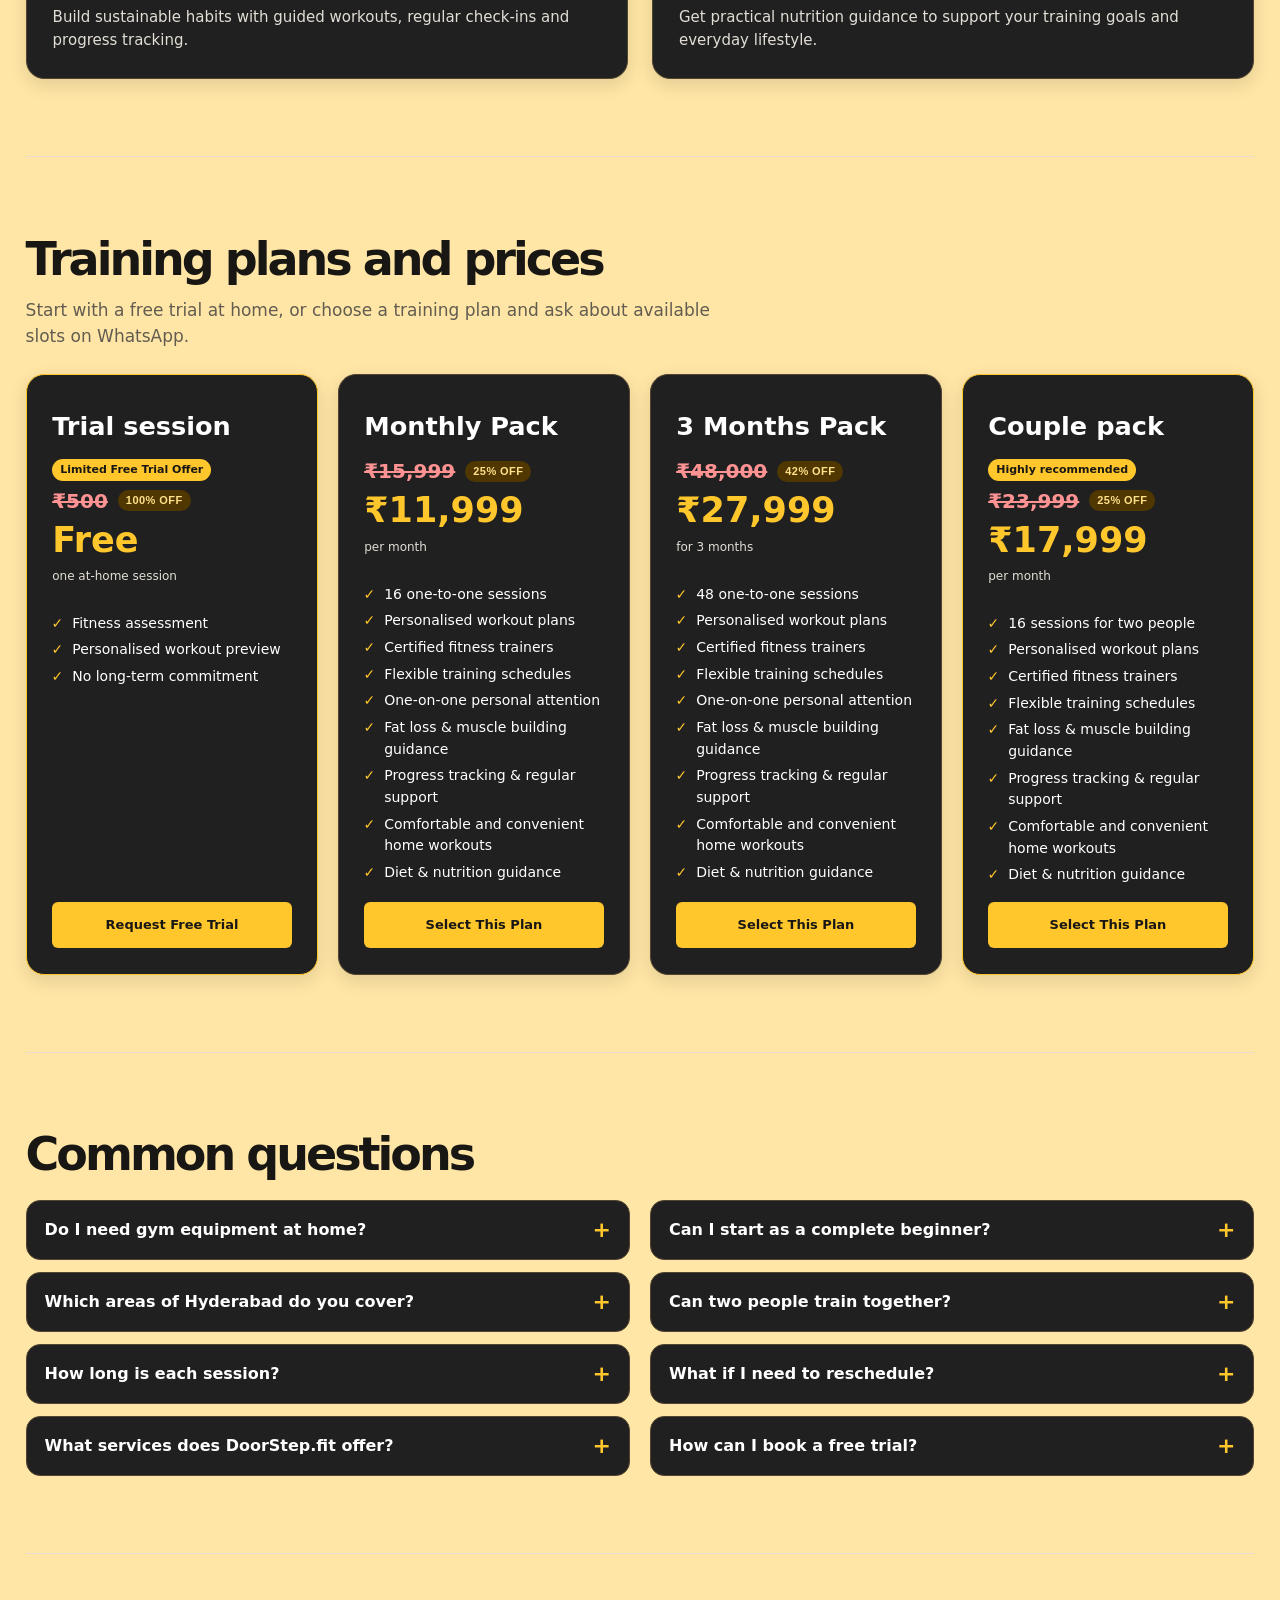
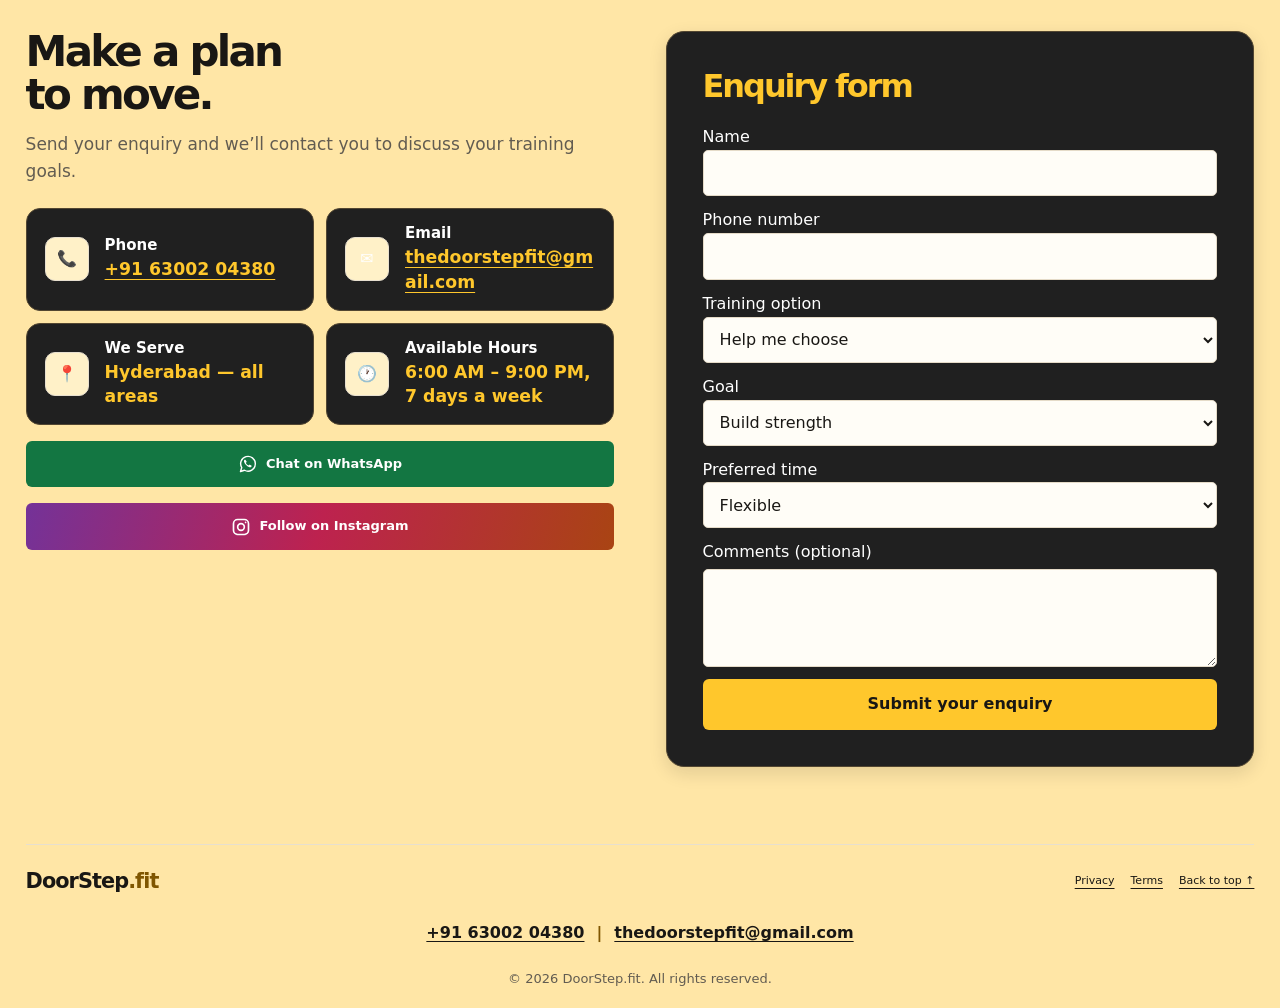
==== commit da6702a0: "Point the enquiry form to the new Apps Script deployment" ====
--- a/index.html
+++ b/index.html
@@ -587,7 +587,7 @@
 <a class="button whatsapp-link" href="https://wa.me/916300204380?text=Hi%20Doorstep.Fit!%0A%0AI%E2%80%99m%20interested%20in%20your%20personal%20training%20services."><svg viewBox="0 0 24 24" fill="none" stroke="currentColor" stroke-width="1.7" stroke-linejoin="round" aria-hidden="true"><path d="M20.8 11.7a8.8 8.8 0 0 1-13 7.8L3 21l1.5-4.7a8.8 8.8 0 1 1 16.3-4.6Z"/><path fill="currentColor" stroke="none" d="M9.1 7.2c-.4-.5-1.2-.4-1.5.1-.6.8-.6 1.8 0 3 1 2.3 3 4.3 5.4 5.3 1.1.5 2.3.4 3-.4.4-.4.5-1.1 0-1.4l-1.8-.9c-.4-.2-.7-.1-1 .2l-.5.7c-1.5-.6-2.7-1.8-3.3-3.3l.7-.6c.3-.2.4-.5.2-.9Z"/></svg> Chat on WhatsApp</a>
 <a class="button instagram-link" href="https://www.instagram.com/doorstep.fit?srtk=c2N1NTZ2dGFwaGpj&amp;utm_source=qr"><svg viewBox="0 0 24 24" fill="none" stroke="currentColor" stroke-width="2" aria-hidden="true"><rect x="3" y="3" width="18" height="18" rx="5"/><circle cx="12" cy="12" r="4"/><circle cx="17.5" cy="6.5" r="1" fill="currentColor" stroke="none"/></svg> Follow on Instagram</a>
 </div>
-<form id="consultation" method="post" action="https://script.google.com/macros/s/AKfycbyAdSL5LubOElupniZcZROy2zvumiRTw-rOKhMGOkgI2WS0_V3WdN3lEYlbpZBa8S90/exec" aria-labelledby="enquiry-title">
+<form id="consultation" method="post" action="https://script.google.com/macros/s/AKfycbypVVfU8YC2Dcxpy-Q3HYAGiBtOgI5YYtDMTyQ5V7ME6ATHRuhZl0I-PB5LJQ5r_YEorg/exec" aria-labelledby="enquiry-title">
 <h2 id="enquiry-title">Enquiry form</h2>
 <label>Name<input name="name" autocomplete="name" required></label>
 <label>Phone number<input type="tel" name="phone" autocomplete="tel" maxlength="25" required></label>
